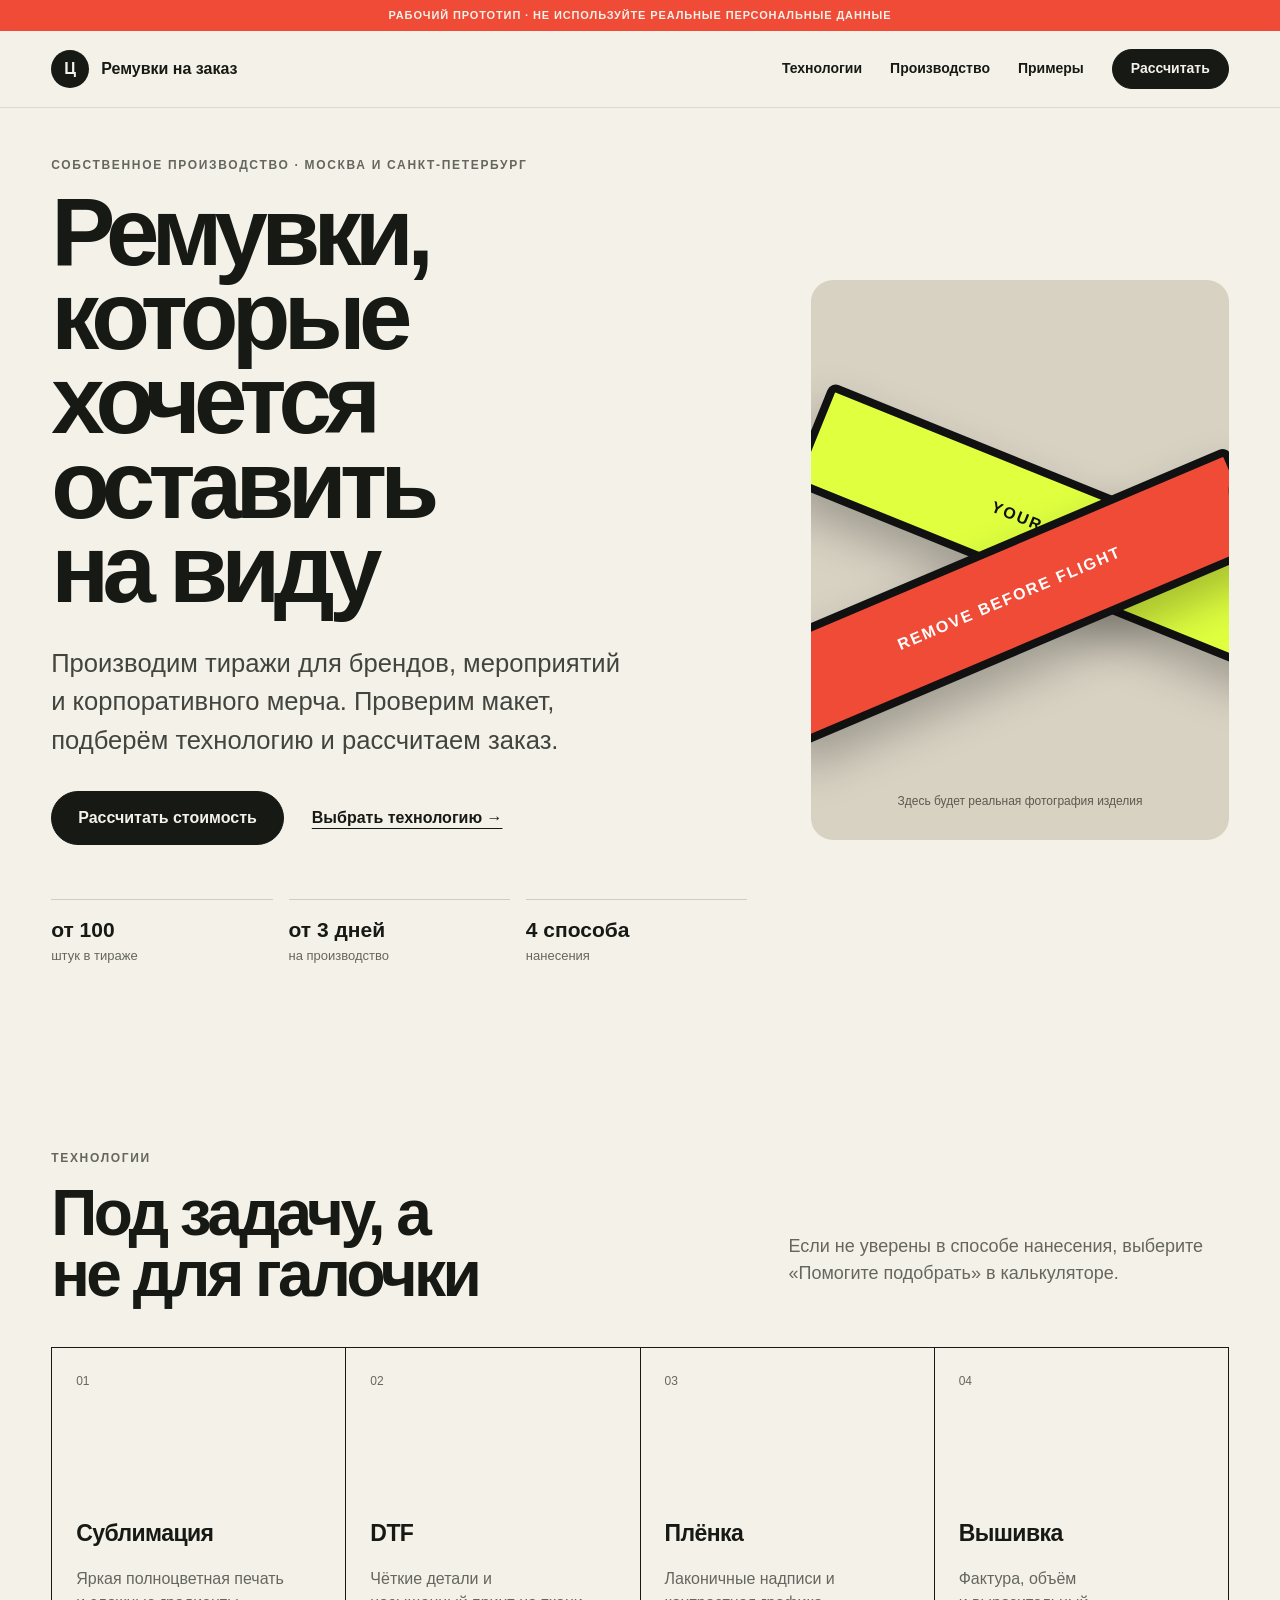
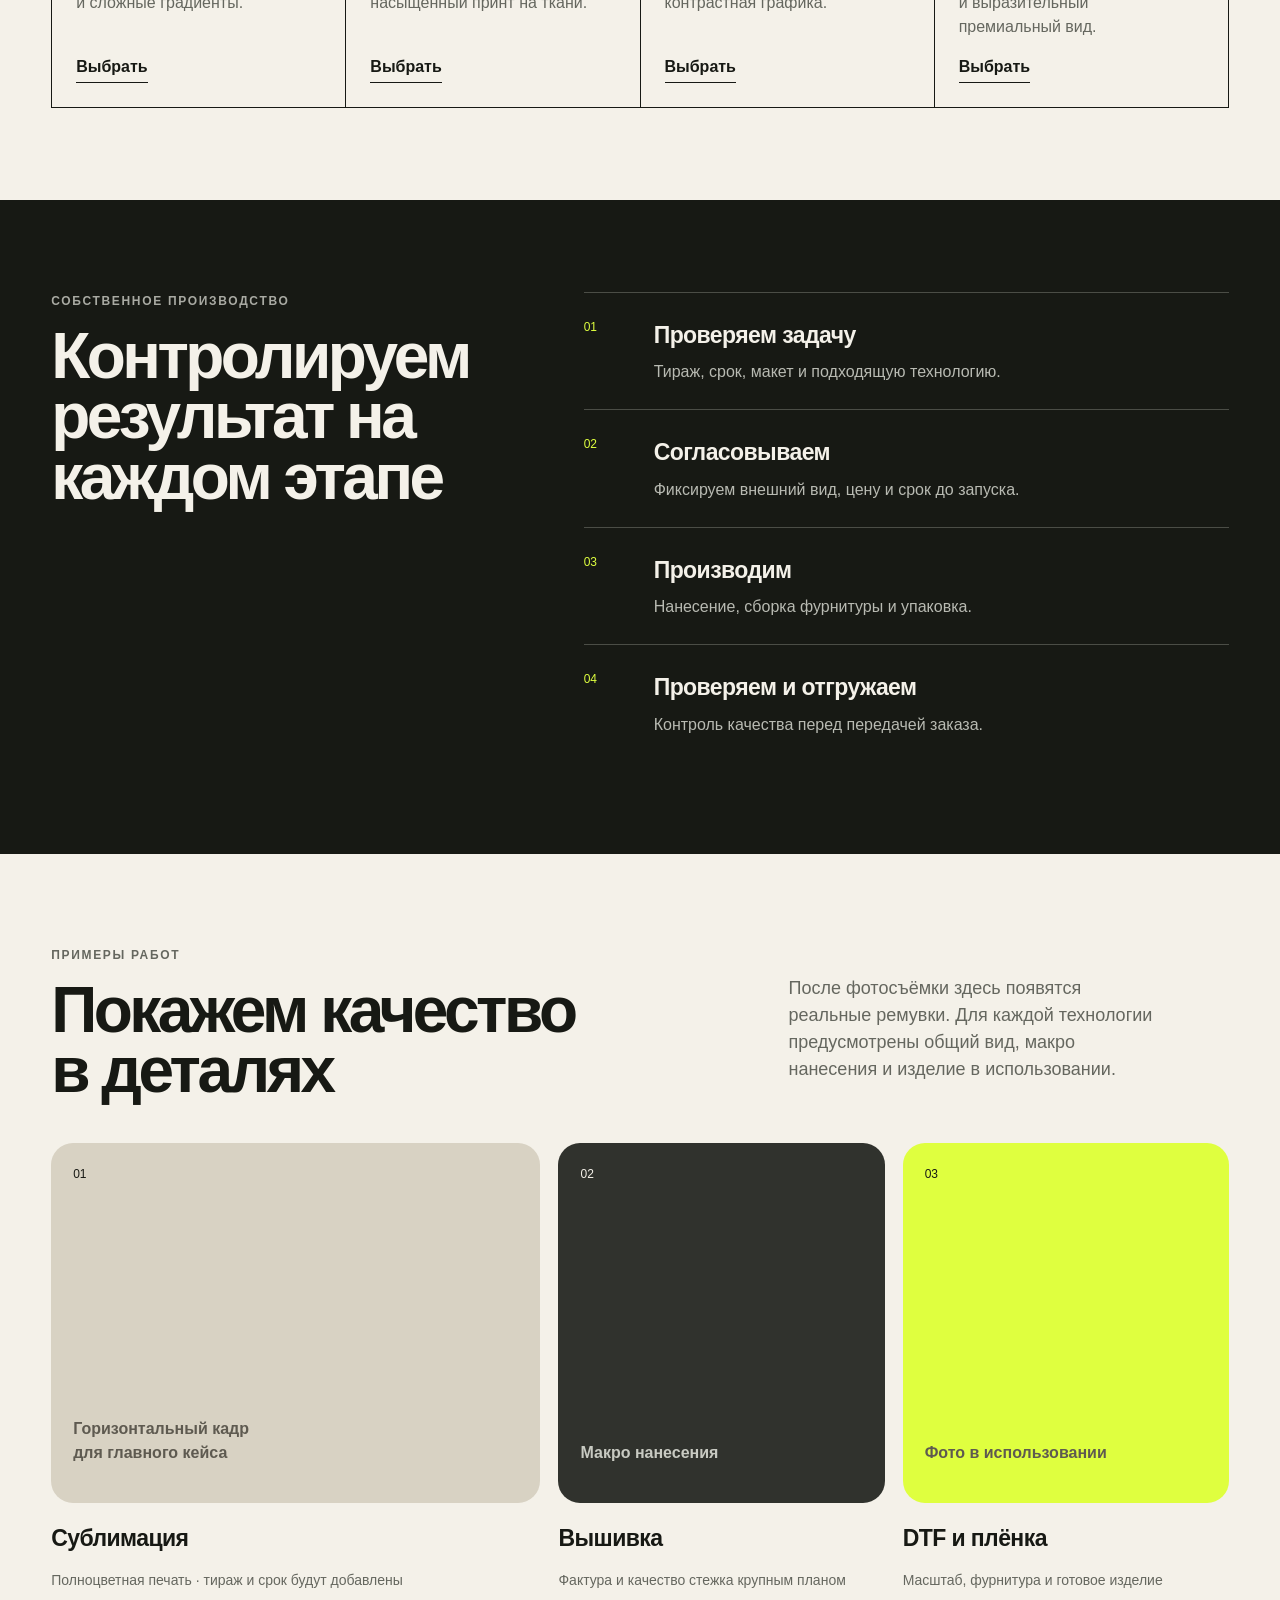
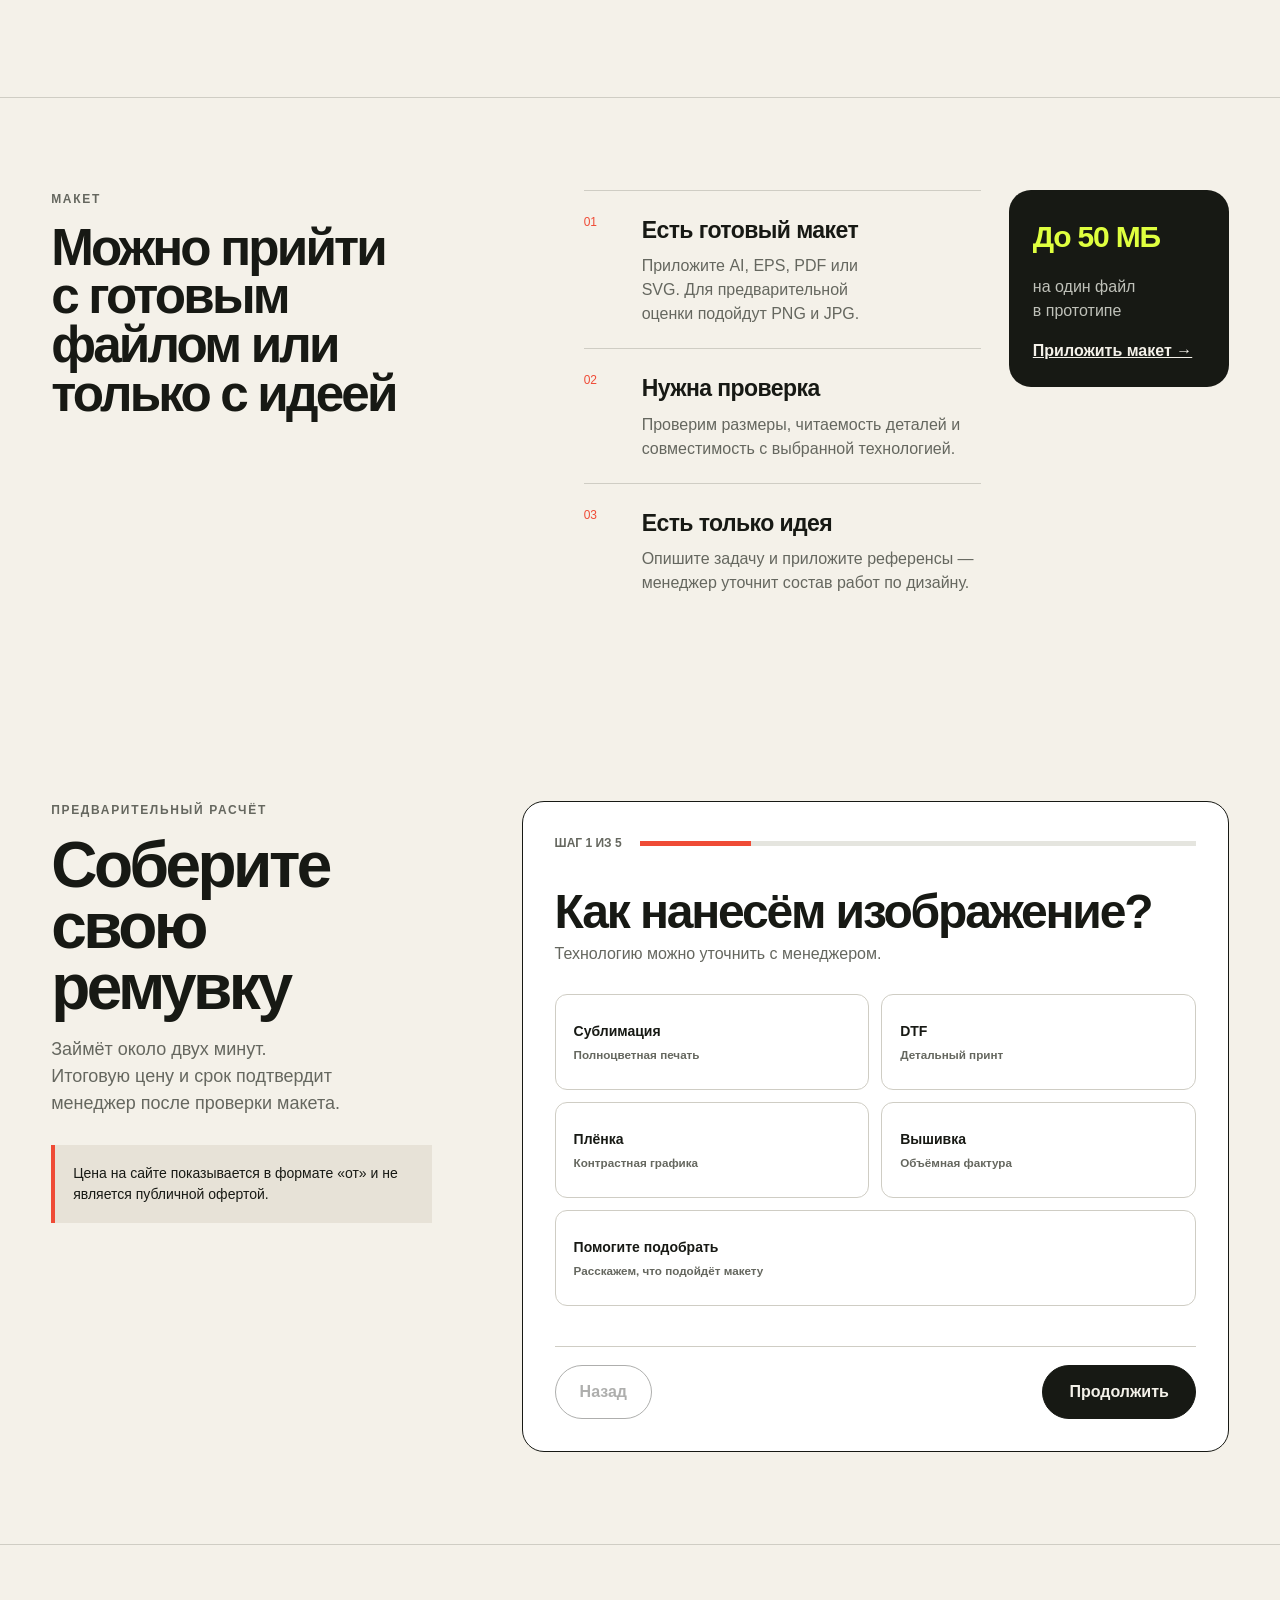
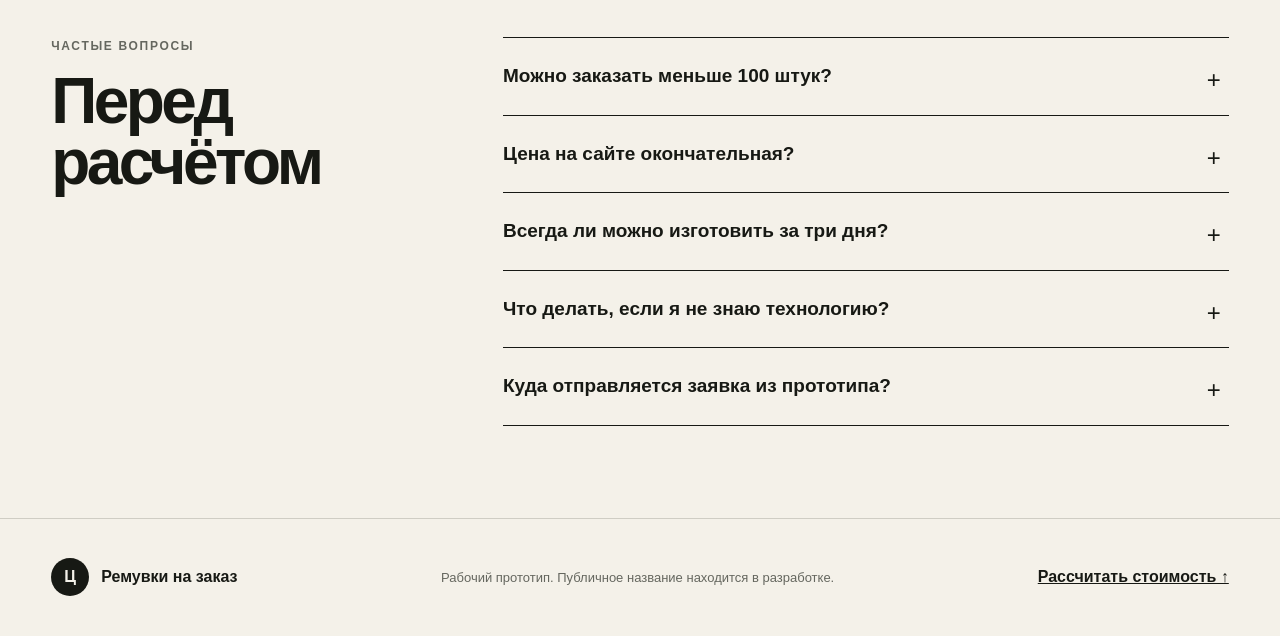
==== index.html @ 062cb1a5 "Publish remuvki site preview" ====
<!doctype html>
<html lang="ru">
  <head>
    <meta charset="UTF-8" />
    <meta name="viewport" content="width=device-width, initial-scale=1.0" />
    <meta name="robots" content="noindex, nofollow" />
    <meta name="description" content="Ремувки на заказ от собственного производства: от 100 штук, от 3 дней." />
    <title>Ремувки на заказ — собственное производство</title>
    <link rel="stylesheet" href="styles.css" />
  </head>
  <body>
    <div class="preview-banner">Рабочий прототип · не используйте реальные персональные данные</div>
    <header class="site-header">
      <a class="brand" href="#top" aria-label="На главную">
        <span class="brand-mark">Ц</span>
        <span>Ремувки на заказ</span>
      </a>
      <nav aria-label="Основная навигация">
        <a href="#technologies">Технологии</a>
        <a href="#production">Производство</a>
        <a href="#cases">Примеры</a>
        <a class="button button-small" href="#calculator">Рассчитать</a>
      </nav>
    </header>

    <main id="top">
      <section class="hero section">
        <div class="hero-copy">
          <p class="eyebrow">Собственное производство · Москва и Санкт-Петербург</p>
          <h1>Ремувки, которые хочется оставить на виду</h1>
          <p class="hero-lead">Производим тиражи для брендов, мероприятий и корпоративного мерча. Проверим макет, подберём технологию и рассчитаем заказ.</p>
          <div class="hero-actions">
            <a class="button" href="#calculator">Рассчитать стоимость</a>
            <a class="text-link" href="#technologies">Выбрать технологию →</a>
          </div>
          <ul class="facts" aria-label="Основные условия">
            <li><strong>от 100</strong><span>штук в тираже</span></li>
            <li><strong>от 3 дней</strong><span>на производство</span></li>
            <li><strong>4 способа</strong><span>нанесения</span></li>
          </ul>
        </div>
        <div class="hero-visual" aria-label="Место для фотографии ремувки">
          <div class="strap strap-back"><span>YOUR BRAND</span></div>
          <div class="strap strap-front"><span>REMOVE BEFORE FLIGHT</span></div>
          <p>Здесь будет реальная фотография изделия</p>
        </div>
      </section>

      <section class="section" id="technologies">
        <div class="section-heading">
          <div><p class="eyebrow">Технологии</p><h2>Под задачу, а не для галочки</h2></div>
          <p>Если не уверены в способе нанесения, выберите «Помогите подобрать» в калькуляторе.</p>
        </div>
        <div class="technology-grid">
          <article class="technology-card"><span>01</span><h3>Сублимация</h3><p>Яркая полноцветная печать и сложные градиенты.</p><button data-technology="sublimation">Выбрать</button></article>
          <article class="technology-card"><span>02</span><h3>DTF</h3><p>Чёткие детали и насыщенный принт на ткани.</p><button data-technology="dtf">Выбрать</button></article>
          <article class="technology-card"><span>03</span><h3>Плёнка</h3><p>Лаконичные надписи и контрастная графика.</p><button data-technology="film">Выбрать</button></article>
          <article class="technology-card"><span>04</span><h3>Вышивка</h3><p>Фактура, объём и выразительный премиальный вид.</p><button data-technology="embroidery">Выбрать</button></article>
        </div>
      </section>

      <section class="production section" id="production">
        <div><p class="eyebrow">Собственное производство</p><h2>Контролируем результат на каждом этапе</h2></div>
        <ol class="process">
          <li><span>01</span><div><h3>Проверяем задачу</h3><p>Тираж, срок, макет и подходящую технологию.</p></div></li>
          <li><span>02</span><div><h3>Согласовываем</h3><p>Фиксируем внешний вид, цену и срок до запуска.</p></div></li>
          <li><span>03</span><div><h3>Производим</h3><p>Нанесение, сборка фурнитуры и упаковка.</p></div></li>
          <li><span>04</span><div><h3>Проверяем и отгружаем</h3><p>Контроль качества перед передачей заказа.</p></div></li>
        </ol>
      </section>

      <section class="section cases" id="cases">
        <div class="section-heading">
          <div><p class="eyebrow">Примеры работ</p><h2>Покажем качество в деталях</h2></div>
          <p>После фотосъёмки здесь появятся реальные ремувки. Для каждой технологии предусмотрены общий вид, макро нанесения и изделие в использовании.</p>
        </div>
        <div class="case-grid">
          <article class="case-card case-large"><div class="photo-placeholder"><span>01</span><p>Горизонтальный кадр<br />для главного кейса</p></div><h3>Сублимация</h3><p>Полноцветная печать · тираж и срок будут добавлены</p></article>
          <article class="case-card"><div class="photo-placeholder dark"><span>02</span><p>Макро нанесения</p></div><h3>Вышивка</h3><p>Фактура и качество стежка крупным планом</p></article>
          <article class="case-card"><div class="photo-placeholder lime"><span>03</span><p>Фото в использовании</p></div><h3>DTF и плёнка</h3><p>Масштаб, фурнитура и готовое изделие</p></article>
        </div>
      </section>

      <section class="artwork section" id="artwork">
        <div class="artwork-title"><p class="eyebrow">Макет</p><h2>Можно прийти с готовым файлом или только с идеей</h2></div>
        <div class="artwork-content">
          <div class="artwork-list">
            <article><span>01</span><div><h3>Есть готовый макет</h3><p>Приложите AI, EPS, PDF или SVG. Для предварительной оценки подойдут PNG и JPG.</p></div></article>
            <article><span>02</span><div><h3>Нужна проверка</h3><p>Проверим размеры, читаемость деталей и совместимость с выбранной технологией.</p></div></article>
            <article><span>03</span><div><h3>Есть только идея</h3><p>Опишите задачу и приложите референсы — менеджер уточнит состав работ по дизайну.</p></div></article>
          </div>
          <aside><strong>До 50 МБ</strong><p>на один файл в прототипе</p><a href="#calculator">Приложить макет →</a></aside>
        </div>
      </section>

      <section class="calculator-section section" id="calculator">
        <div class="calculator-intro">
          <p class="eyebrow">Предварительный расчёт</p>
          <h2>Соберите свою ремувку</h2>
          <p>Займёт около двух минут. Итоговую цену и срок подтвердит менеджер после проверки макета.</p>
          <div class="calculator-note">Цена на сайте показывается в формате «от» и не является публичной офертой.</div>
        </div>

        <form class="calculator" id="order-form" novalidate>
          <label class="honeypot" aria-hidden="true">Не заполнять<input type="text" name="website" tabindex="-1" autocomplete="off" /></label>
          <div class="progress"><span id="progress-label">Шаг 1 из 5</span><div><i id="progress-bar"></i></div></div>

          <fieldset class="form-step is-active" data-step="1">
            <legend>Как нанесём изображение?</legend>
            <p class="step-help">Технологию можно уточнить с менеджером.</p>
            <div class="choice-grid">
              <label><input type="radio" name="technology" value="sublimation" required /><span><strong>Сублимация</strong><small>Полноцветная печать</small></span></label>
              <label><input type="radio" name="technology" value="dtf" /><span><strong>DTF</strong><small>Детальный принт</small></span></label>
              <label><input type="radio" name="technology" value="film" /><span><strong>Плёнка</strong><small>Контрастная графика</small></span></label>
              <label><input type="radio" name="technology" value="embroidery" /><span><strong>Вышивка</strong><small>Объёмная фактура</small></span></label>
              <label class="choice-wide"><input type="radio" name="technology" value="help" /><span><strong>Помогите подобрать</strong><small>Расскажем, что подойдёт макету</small></span></label>
            </div>
          </fieldset>

          <fieldset class="form-step" data-step="2">
            <legend>Размер и тираж</legend>
            <div class="field-row">
              <label>Количество, шт.<input type="number" name="quantity" min="100" step="1" value="100" required /><small>Минимальный тираж — 100 штук</small></label>
              <label>Размер в готовом виде<select name="size" required><option value="">Выберите размер</option><option>130 × 30 мм</option><option>150 × 30 мм</option><option>Нестандартный</option></select></label>
            </div>
            <div class="field-row">
              <label>Количество сторон<select name="sides"><option value="1">Одна сторона</option><option value="2">Две стороны</option></select></label>
              <label>Дизайн сторон<select name="side_design"><option>Одинаковый</option><option>Разный</option></select></label>
            </div>
          </fieldset>

          <fieldset class="form-step" data-step="3">
            <legend>Комплектация</legend>
            <div class="field-row">
              <label>Фурнитура<select name="hardware" required><option value="">Выберите вариант</option><option>Кольцо</option><option>Полукольцо</option><option>Карабин</option><option>D-карабин</option><option>Помогите выбрать</option></select></label>
              <label>Упаковка<select name="packaging"><option>Без индивидуальной упаковки</option><option>Индивидуальный пакет</option><option>Нужно предложить вариант</option></select></label>
            </div>
            <label>Комментарий к цветам и материалам<textarea name="product_comment" rows="4" placeholder="Например: чёрная основа, белая надпись"></textarea></label>
          </fieldset>

          <fieldset class="form-step" data-step="4">
            <legend>Срок и макет</legend>
            <div class="field-row">
              <label>Город получения<select name="city" required><option value="">Выберите город</option><option>Москва</option><option>Санкт-Петербург</option><option>Другой город</option></select></label>
              <label>Желаемая дата<input type="date" name="deadline" /></label>
            </div>
            <label class="is-hidden" id="other-city-field">Укажите город<input type="text" name="other_city" autocomplete="address-level2" /></label>
            <label class="file-field">Макет или логотип<input type="file" name="artwork" accept=".ai,.eps,.pdf,.svg,.png,.jpg,.jpeg" /><span>AI, EPS, PDF, SVG, PNG или JPG · до 50 МБ</span></label>
            <div class="choice-grid compact">
              <label><input type="radio" name="design_service" value="ready" required /><span><strong>Макет готов</strong></span></label>
              <label><input type="radio" name="design_service" value="review" /><span><strong>Нужна доработка</strong></span></label>
              <label><input type="radio" name="design_service" value="new" /><span><strong>Нужен дизайн</strong></span></label>
            </div>
          </fieldset>

          <fieldset class="form-step" data-step="5">
            <legend>Куда отправить расчёт?</legend>
            <div class="field-row">
              <label>Ваше имя<input type="text" name="contact_name" autocomplete="name" required /></label>
              <label>Компания или бренд<input type="text" name="company" autocomplete="organization" /></label>
            </div>
            <div class="field-row">
              <label>Телефон<input type="tel" name="phone" autocomplete="tel" placeholder="+7 999 000-00-00" required /></label>
              <label>Email<input type="email" name="email" autocomplete="email" placeholder="name@company.ru" required /></label>
            </div>
            <label class="consent"><input type="checkbox" name="consent" required /><span>Согласен на обработку персональных данных</span></label>
            <section class="order-summary" aria-labelledby="summary-title">
              <h3 id="summary-title">Ваш заказ</h3>
              <dl id="order-summary"></dl>
            </section>
            <div class="estimate"><span>Предварительная стоимость</span><strong>Рассчитаем после проверки макета</strong><small>Цена и срок будут подтверждены менеджером.</small></div>
          </fieldset>

          <p class="form-error" id="form-error" role="alert"></p>
          <div class="form-actions"><button class="button-secondary" type="button" id="prev-step" disabled>Назад</button><button class="button" type="button" id="next-step">Продолжить</button><button class="button is-hidden" type="submit" id="submit-order">Отправить на расчёт</button></div>
        </form>

        <div class="success is-hidden" id="success-message" role="status"><span>✓</span><h2 id="success-title">Заявка принята</h2><p id="success-details">Номер заявки появится здесь.</p><button class="button" id="restart-form">Собрать ещё одну</button></div>
      </section>

      <section class="faq section" id="faq">
        <div><p class="eyebrow">Частые вопросы</p><h2>Перед расчётом</h2></div>
        <div class="faq-list">
          <details><summary>Можно заказать меньше 100 штук?</summary><p>В первом релизе калькулятор рассчитан на тиражи от 100 штук. Нестандартный запрос можно будет отправить менеджеру отдельно.</p></details>
          <details><summary>Цена на сайте окончательная?</summary><p>Нет. Сайт показывает цену в формате «от». Итог зависит от макета, технологии, комплектации и срока и подтверждается менеджером до производства.</p></details>
          <details><summary>Всегда ли можно изготовить за три дня?</summary><p>Три дня — минимальный ориентир. Реальный срок зависит от технологии, тиража, макета и текущей загрузки производства.</p></details>
          <details><summary>Что делать, если я не знаю технологию?</summary><p>Выберите «Помогите подобрать» и приложите макет или референс. Менеджер предложит подходящий вариант.</p></details>
          <details><summary>Куда отправляется заявка из прототипа?</summary><p>Пока никуда: это тестовая версия интерфейса. Перед запуском подключим отдельное сохранение заявок и только затем ручную передачу в «ЦЕХ».</p></details>
        </div>
      </section>
    </main>

    <footer><div class="brand"><span class="brand-mark">Ц</span><span>Ремувки на заказ</span></div><p>Рабочий прототип. Публичное название находится в разработке.</p><a href="#calculator">Рассчитать стоимость ↑</a></footer>
    <script src="app.js"></script>
  </body>
</html>
---- styles.css ----
:root { --ink:#171914; --paper:#f4f1e9; --lime:#dfff3f; --red:#ef4b36; --muted:#65675f; --line:#cfcdc4; --white:#fff; --radius:22px; }
* { box-sizing:border-box; }
html { scroll-behavior:smooth; }
body { margin:0; color:var(--ink); background:var(--paper); font-family:Arial, Helvetica, sans-serif; line-height:1.5; }
.preview-banner { padding:7px 4vw; color:var(--paper); background:var(--red); font-size:11px; font-weight:800; letter-spacing:.08em; text-align:center; text-transform:uppercase; }
.honeypot { position:absolute!important; width:1px!important; height:1px!important; overflow:hidden!important; clip:rect(0 0 0 0)!important; white-space:nowrap!important; }
a { color:inherit; }
button, input, select, textarea { font:inherit; }
button { color:inherit; }
.site-header { position:sticky; z-index:10; top:0; display:flex; align-items:center; justify-content:space-between; max-width:1440px; margin:auto; padding:18px 4vw; background:rgba(244,241,233,.92); backdrop-filter:blur(12px); border-bottom:1px solid rgba(23,25,20,.1); }
.brand { display:flex; align-items:center; gap:12px; font-weight:800; text-decoration:none; }
.brand-mark { display:grid; place-items:center; width:38px; height:38px; border-radius:50%; color:var(--paper); background:var(--ink); }
nav { display:flex; align-items:center; gap:28px; }
nav a { text-decoration:none; font-size:14px; font-weight:700; }
.section { max-width:1440px; margin:auto; padding:92px 4vw; }
.eyebrow { margin:0 0 16px; color:var(--muted); font-size:12px; font-weight:800; letter-spacing:.14em; text-transform:uppercase; }
h1,h2,h3,p { text-wrap:balance; }
h1 { max-width:900px; margin:0; font-size:clamp(50px,7.5vw,118px); letter-spacing:-.07em; line-height:.88; }
h2 { margin:0; font-size:clamp(38px,5vw,76px); letter-spacing:-.055em; line-height:.95; }
h3 { margin:0; font-size:23px; letter-spacing:-.025em; }
.hero { display:grid; grid-template-columns:1.25fr .75fr; gap:5vw; min-height:calc(100vh - 75px); align-items:center; padding-top:48px; }
.hero-lead { max-width:720px; margin:32px 0; color:#42443e; font-size:clamp(18px,2vw,26px); }
.hero-actions { display:flex; align-items:center; gap:28px; }
.button { display:inline-flex; justify-content:center; align-items:center; min-height:54px; padding:0 26px; border:1px solid var(--ink); border-radius:999px; color:var(--paper); background:var(--ink); font-weight:800; text-decoration:none; cursor:pointer; }
.button:hover { color:var(--ink); background:var(--lime); }
.button-small { min-height:40px; padding:0 18px; color:var(--paper); }
.text-link { font-weight:800; text-underline-offset:5px; }
.facts { display:grid; grid-template-columns:repeat(3,1fr); max-width:760px; gap:16px; padding:0; margin:54px 0 0; list-style:none; }
.facts li { padding-top:14px; border-top:1px solid var(--line); }
.facts strong,.facts span { display:block; }
.facts strong { font-size:21px; }
.facts span { color:var(--muted); font-size:13px; }
.hero-visual { position:relative; min-height:560px; overflow:hidden; border-radius:var(--radius); background:#d8d2c3; }
.hero-visual p { position:absolute; bottom:18px; left:22px; right:22px; color:#5c594f; font-size:12px; text-align:center; }
.strap { position:absolute; top:50%; left:50%; display:flex; align-items:center; justify-content:center; width:520px; height:110px; border:8px solid #111; border-radius:9px; color:white; background:var(--red); box-shadow:0 22px 44px rgba(0,0,0,.25); font-weight:900; letter-spacing:.12em; transform-origin:center; }
.strap:after { content:""; position:absolute; right:-62px; width:55px; height:55px; border:9px solid #222; border-radius:50%; }
.strap-front { transform:translate(-52%,-15%) rotate(-23deg); }
.strap-back { color:#111; background:var(--lime); transform:translate(-44%,-77%) rotate(22deg); }
.section-heading { display:grid; grid-template-columns:1.2fr .8fr; align-items:end; gap:6vw; margin-bottom:42px; }
.section-heading>p { max-width:520px; color:var(--muted); font-size:18px; }
.technology-grid { display:grid; grid-template-columns:repeat(4,1fr); border-top:1px solid var(--ink); border-left:1px solid var(--ink); }
.technology-card { display:flex; flex-direction:column; min-height:360px; padding:24px; border-right:1px solid var(--ink); border-bottom:1px solid var(--ink); }
.technology-card>span { margin-bottom:auto; color:var(--muted); font-size:12px; }
.technology-card p { min-height:72px; color:var(--muted); }
.technology-card button { align-self:flex-start; padding:0 0 3px; border:0; border-bottom:1px solid; background:none; font-weight:800; cursor:pointer; }
.technology-card:hover { background:var(--lime); }
.production { display:grid; grid-template-columns:.8fr 1.2fr; gap:8vw; color:var(--paper); background:var(--ink); }
.production .eyebrow { color:#a9aaa3; }
.process { padding:0; margin:0; list-style:none; }
.process li { display:grid; grid-template-columns:50px 1fr; gap:20px; padding:25px 0; border-top:1px solid #4b4d46; }
.process li>span { color:var(--lime); font-size:12px; }
.process p { margin:8px 0 0; color:#b8bab2; }
.case-grid { display:grid; grid-template-columns:1.2fr .8fr .8fr; gap:18px; }
.case-card>p { color:var(--muted); font-size:14px; }
.photo-placeholder { display:flex; flex-direction:column; justify-content:space-between; min-height:360px; margin-bottom:18px; padding:22px; border-radius:var(--radius); background:#d8d2c3; }
.photo-placeholder span { font-size:12px; }
.photo-placeholder p { color:#5e5a50; font-weight:800; }
.photo-placeholder.dark { color:var(--paper); background:#30322d; }
.photo-placeholder.dark p { color:#c8cac2; }
.photo-placeholder.lime { background:var(--lime); }
.artwork { display:grid; grid-template-columns:.8fr 1.2fr; gap:8vw; border-top:1px solid var(--line); }
.artwork-title h2 { font-size:clamp(38px,4vw,66px); }
.artwork-content { display:grid; grid-template-columns:1fr 220px; gap:28px; }
.artwork-list article { display:grid; grid-template-columns:42px 1fr; gap:16px; padding:22px 0; border-top:1px solid var(--line); }
.artwork-list article>span { color:var(--red); font-size:12px; }
.artwork-list p { margin:7px 0 0; color:var(--muted); }
.artwork aside { align-self:start; padding:24px; border-radius:var(--radius); color:var(--paper); background:var(--ink); }
.artwork aside strong { color:var(--lime); font-size:30px; letter-spacing:-.04em; }
.artwork aside p { color:#bfc1b9; }
.artwork aside a { font-weight:800; }
.calculator-section { display:grid; grid-template-columns:.7fr 1.3fr; align-items:start; gap:7vw; }
.calculator-intro { position:sticky; top:110px; }
.calculator-intro>p:not(.eyebrow) { color:var(--muted); font-size:18px; }
.calculator-note { margin-top:28px; padding:18px; border-left:4px solid var(--red); background:#e7e2d7; font-size:14px; }
.calculator { padding:32px; border:1px solid var(--ink); border-radius:var(--radius); background:var(--white); }
.progress { display:flex; align-items:center; gap:18px; margin-bottom:36px; color:var(--muted); font-size:12px; font-weight:800; text-transform:uppercase; }
.progress div { flex:1; height:5px; overflow:hidden; background:#e5e5df; }
.progress i { display:block; width:20%; height:100%; background:var(--red); transition:width .25s ease; }
fieldset { padding:0; margin:0; border:0; }
.form-step { display:none; }
.form-step.is-active { display:block; }
legend { width:100%; padding:0; margin-bottom:6px; font-size:clamp(30px,4vw,48px); font-weight:800; letter-spacing:-.045em; line-height:1; }
.step-help { margin:0 0 24px; color:var(--muted); }
.choice-grid { display:grid; grid-template-columns:1fr 1fr; gap:12px; margin-top:28px; }
.choice-grid label { cursor:pointer; }
.choice-grid input { position:absolute; opacity:0; }
.choice-grid label>span { display:flex; flex-direction:column; min-height:96px; justify-content:center; padding:18px; border:1px solid var(--line); border-radius:12px; }
.choice-grid input:checked+span { border-color:var(--ink); background:var(--lime); box-shadow:inset 0 0 0 1px var(--ink); }
.choice-grid small { margin-top:4px; color:var(--muted); }
.choice-wide { grid-column:1/-1; }
.choice-grid.compact { grid-template-columns:repeat(3,1fr); }
.choice-grid.compact label>span { min-height:76px; }
.field-row { display:grid; grid-template-columns:1fr 1fr; gap:18px; margin-top:24px; }
fieldset>label { display:block; margin-top:24px; }
label { font-size:14px; font-weight:800; }
input:not([type="radio"]):not([type="checkbox"]),select,textarea { width:100%; margin-top:8px; padding:14px; border:1px solid var(--line); border-radius:10px; background:white; outline:none; }
input:focus,select:focus,textarea:focus { border-color:var(--ink); box-shadow:0 0 0 2px var(--lime); }
label>small,.file-field span { display:block; margin-top:6px; color:var(--muted); font-size:11px; font-weight:400; }
.file-field { padding:18px; border:1px dashed var(--muted); border-radius:12px; }
.file-field input { padding:0!important; border:0!important; }
.consent { display:flex; align-items:flex-start; gap:10px; }
.consent input { width:18px; height:18px; margin:2px 0 0; }
.estimate { display:flex; flex-direction:column; gap:5px; margin-top:28px; padding:22px; border-radius:12px; background:var(--paper); }
.estimate span,.estimate small { color:var(--muted); }
.estimate strong { font-size:21px; }
.order-summary { margin-top:28px; padding-top:24px; border-top:1px solid var(--line); }
.order-summary h3 { margin-bottom:14px; }
.order-summary dl { display:grid; grid-template-columns:1fr 1fr; gap:0 24px; margin:0; }
.order-summary dl div { display:flex; justify-content:space-between; gap:14px; padding:10px 0; border-bottom:1px solid #e7e6e0; }
.order-summary dt { color:var(--muted); }
.order-summary dd { margin:0; font-weight:800; text-align:right; }
.form-error { min-height:22px; margin:18px 0 0; color:#b42318; font-size:13px; font-weight:700; }
.form-actions { display:flex; justify-content:space-between; gap:12px; padding-top:18px; border-top:1px solid var(--line); }
.button-secondary { min-height:54px; padding:0 24px; border:1px solid var(--ink); border-radius:999px; background:white; font-weight:800; cursor:pointer; }
.button-secondary:disabled { opacity:.35; }
.is-hidden { display:none!important; }
.success { grid-column:2; padding:48px; border-radius:var(--radius); color:var(--paper); background:var(--ink); }
.success>span { color:var(--lime); font-size:48px; }
.success h2 { margin:18px 0; }
.success p { color:#c4c6be; }
.faq { display:grid; grid-template-columns:.65fr 1.35fr; gap:8vw; border-top:1px solid var(--line); }
.faq-list details { border-top:1px solid var(--ink); }
.faq-list details:last-child { border-bottom:1px solid var(--ink); }
.faq-list summary { position:relative; padding:24px 44px 24px 0; font-size:19px; font-weight:800; cursor:pointer; list-style:none; }
.faq-list summary::-webkit-details-marker { display:none; }
.faq-list summary:after { content:"+"; position:absolute; right:8px; font-size:24px; font-weight:400; }
.faq-list details[open] summary:after { content:"−"; }
.faq-list details p { max-width:760px; margin:0; padding:0 44px 24px 0; color:var(--muted); }
footer { display:flex; align-items:center; justify-content:space-between; gap:24px; max-width:1440px; margin:auto; padding:36px 4vw; border-top:1px solid var(--line); }
footer p { color:var(--muted); font-size:13px; }
footer>a { font-weight:800; }
@media (max-width:900px) {
  nav>a:not(.button) { display:none; }
  .section { padding:68px 5vw; }
  .hero,.calculator-section,.production,.artwork,.faq { grid-template-columns:1fr; }
  .hero { padding-top:38px; }
  .hero-visual { min-height:400px; }
  .technology-grid { grid-template-columns:1fr 1fr; }
  .case-grid { grid-template-columns:1fr 1fr; }
  .case-large { grid-column:1/-1; }
  .calculator-intro { position:static; }
  .success { grid-column:1; }
}
@media (max-width:580px) {
  .site-header { padding:12px 5vw; }
  .brand>span:last-child { font-size:13px; }
  h1 { font-size:52px; }
  .hero-actions { align-items:flex-start; flex-direction:column; }
  .facts { gap:8px; }
  .facts strong { font-size:17px; }
  .hero-visual { min-height:310px; }
  .strap { width:330px; height:76px; border-width:5px; font-size:10px; }
  .strap:after { right:-43px; width:38px; height:38px; border-width:6px; }
  .section-heading { grid-template-columns:1fr; }
  .technology-grid { grid-template-columns:1fr; }
  .case-grid,.artwork-content { grid-template-columns:1fr; }
  .case-large { grid-column:auto; }
  .photo-placeholder { min-height:280px; }
  .technology-card { min-height:250px; }
  .production { padding-left:5vw; padding-right:5vw; }
  .calculator { padding:22px 16px; border-right:0; border-left:0; border-radius:0; }
  .choice-grid,.choice-grid.compact,.field-row { grid-template-columns:1fr; }
  .order-summary dl { grid-template-columns:1fr; }
  .choice-wide { grid-column:auto; }
  .choice-grid label>span { min-height:74px; }
  .form-actions { position:sticky; bottom:0; margin:0 -16px -22px; padding:14px 16px; background:white; }
  footer { align-items:flex-start; flex-direction:column; }
}
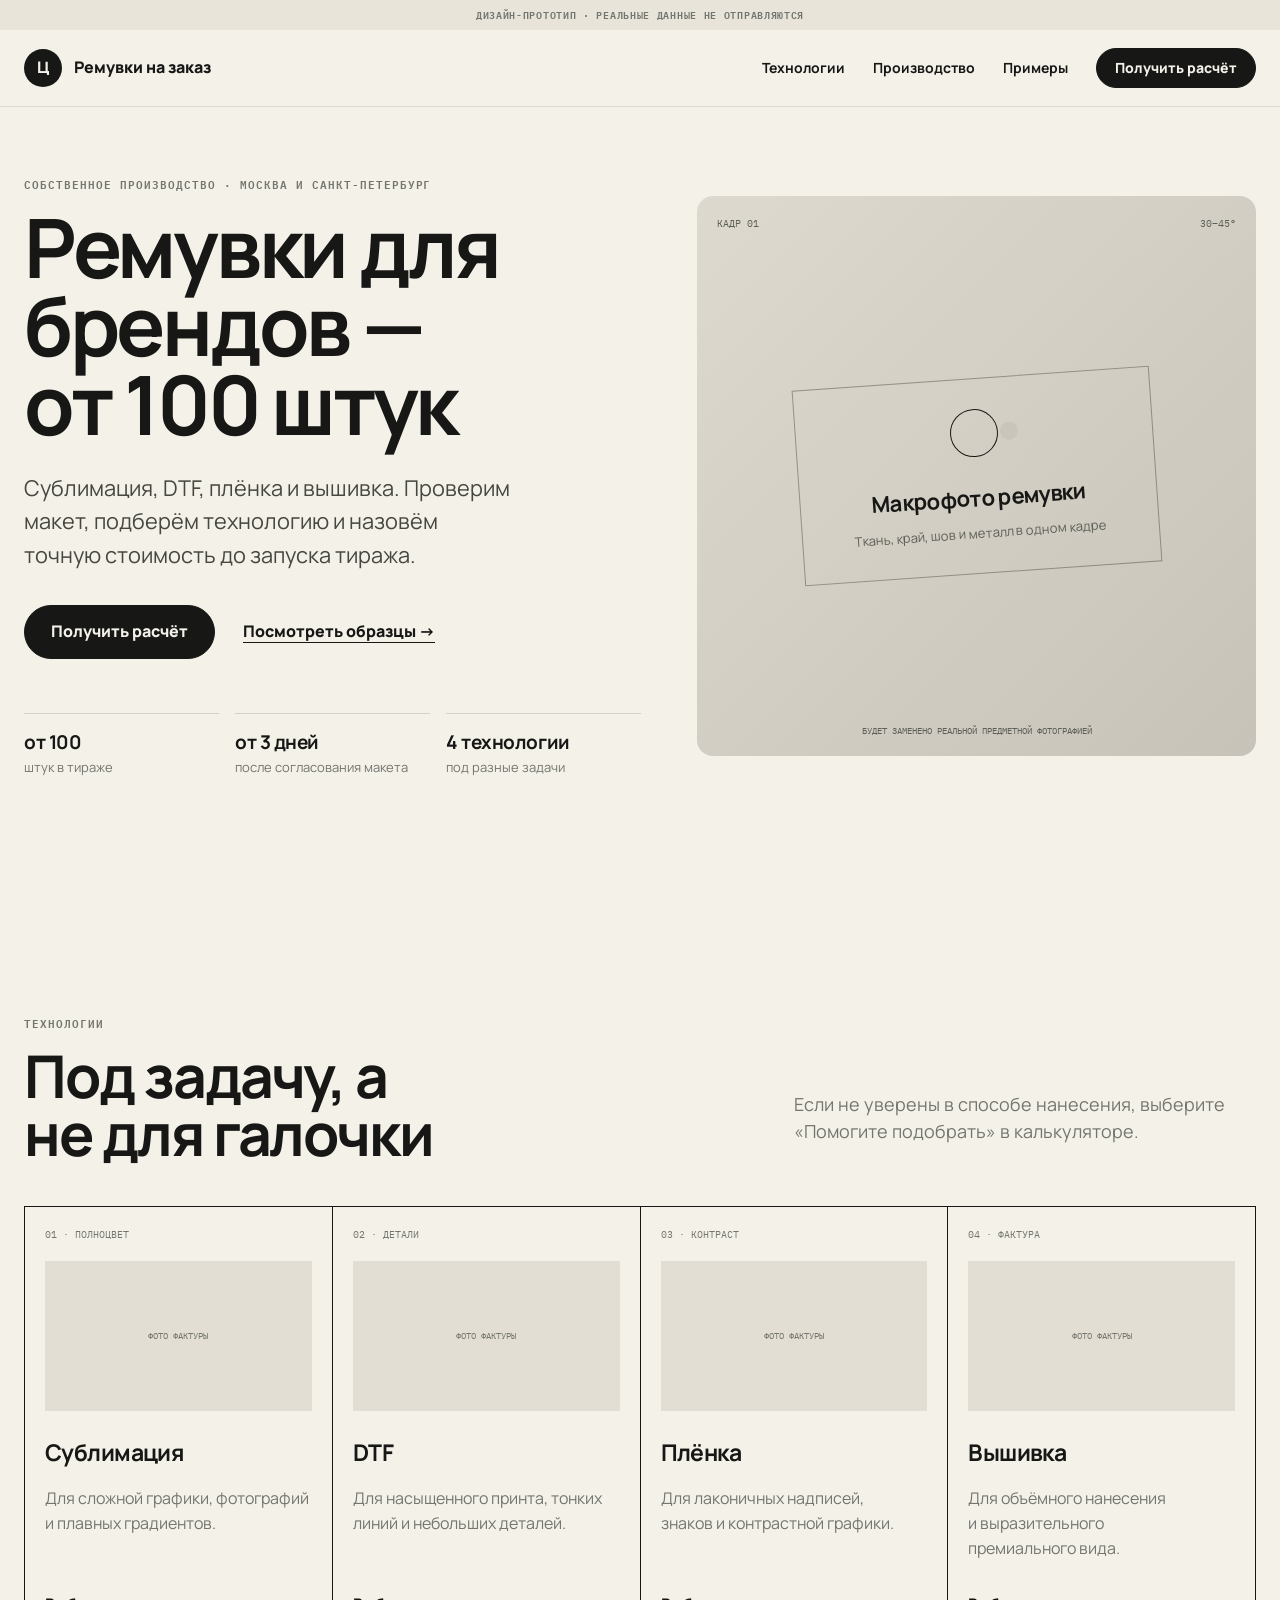
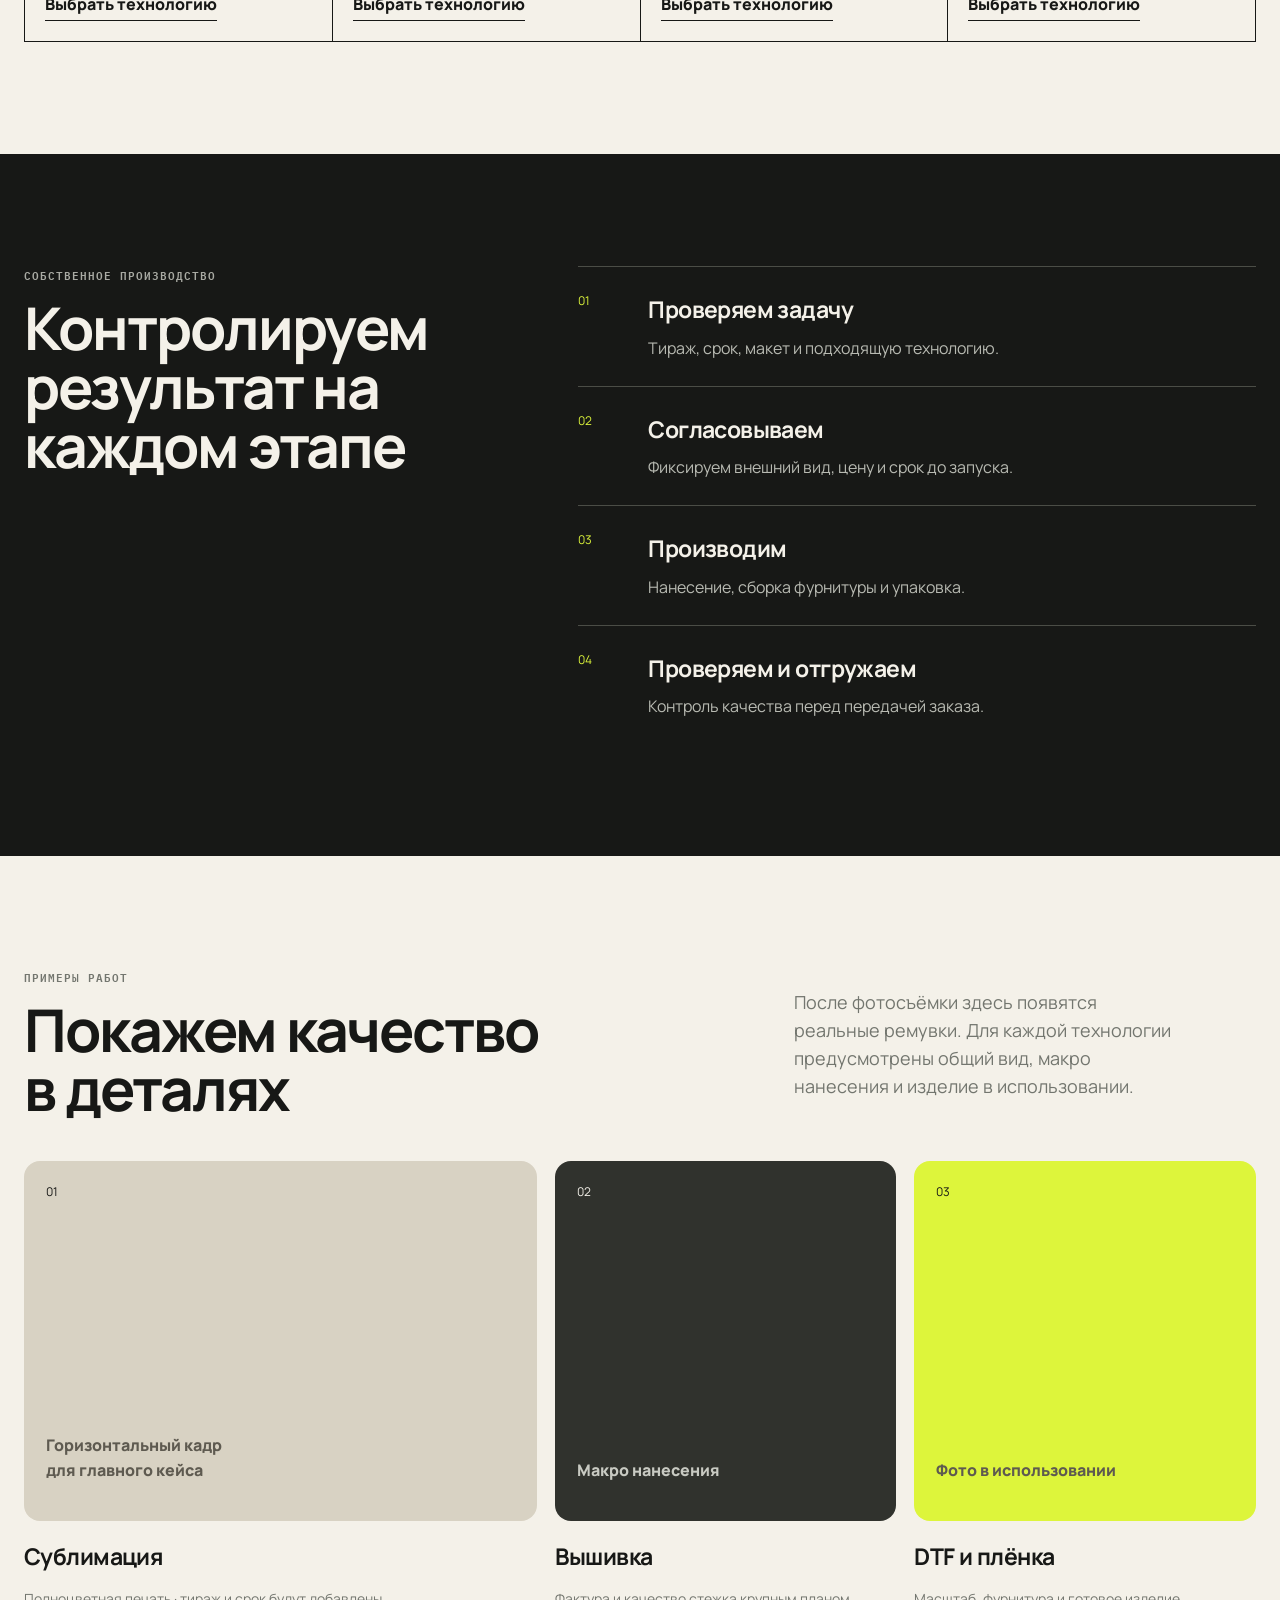
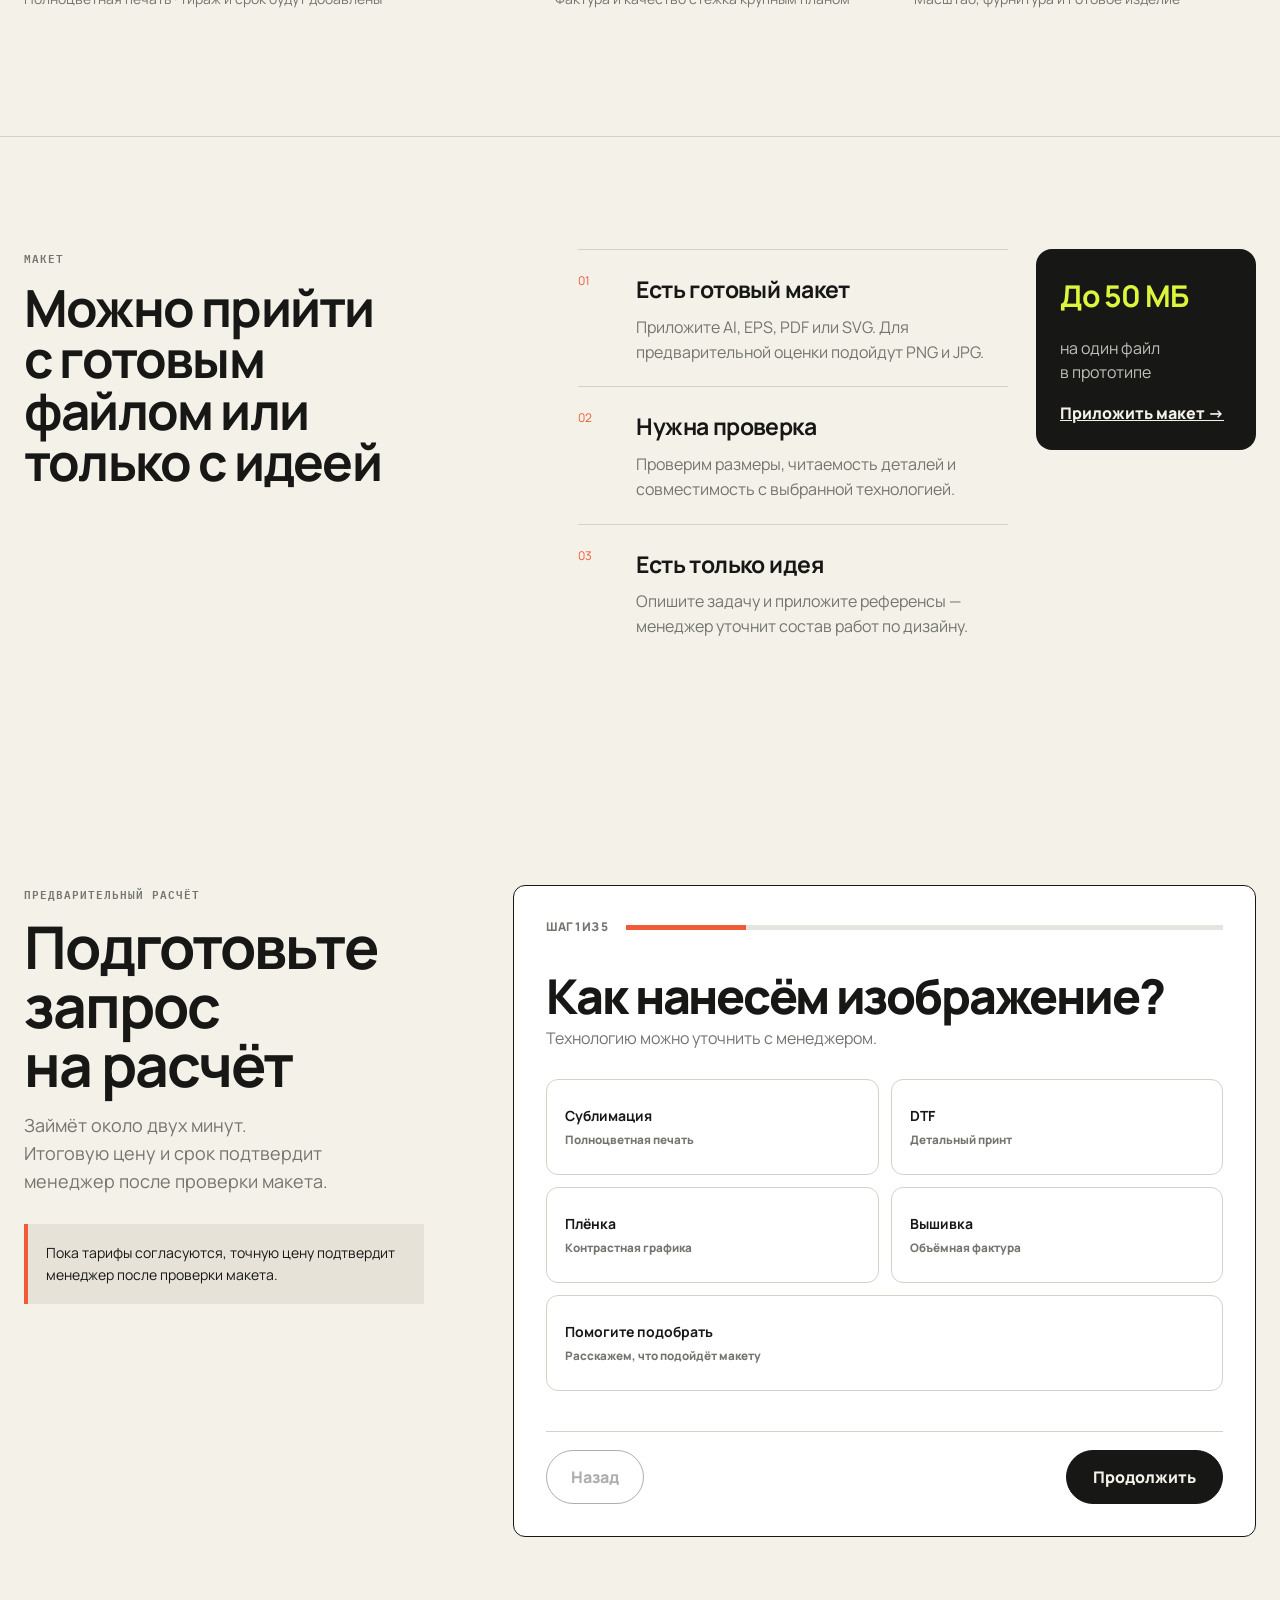
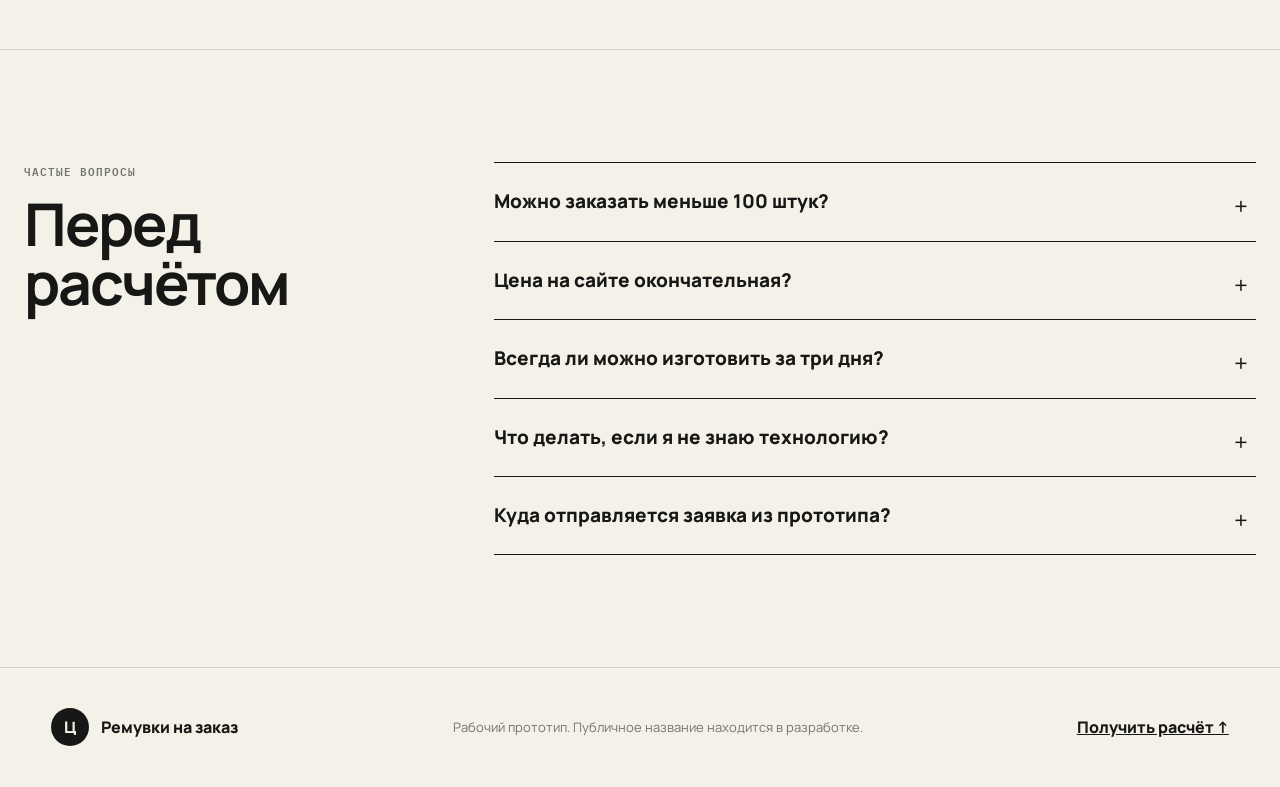
==== commit 24307284: "Apply approved Industrial Precision design" ====
--- a/index.html
+++ b/index.html
@@ -4,12 +4,15 @@
     <meta charset="UTF-8" />
     <meta name="viewport" content="width=device-width, initial-scale=1.0" />
     <meta name="robots" content="noindex, nofollow" />
-    <meta name="description" content="Ремувки на заказ от собственного производства: от 100 штук, от 3 дней." />
+    <meta name="description" content="Ремувки для брендов от собственного производства: от 100 штук, от 3 рабочих дней." />
     <title>Ремувки на заказ — собственное производство</title>
+    <link rel="preconnect" href="https://fonts.googleapis.com" />
+    <link rel="preconnect" href="https://fonts.gstatic.com" crossorigin />
+    <link href="https://fonts.googleapis.com/css2?family=IBM+Plex+Mono:wght@500;600&amp;family=Manrope:wght@400;500;600;700;800&amp;display=swap" rel="stylesheet" />
     <link rel="stylesheet" href="styles.css" />
   </head>
   <body>
-    <div class="preview-banner">Рабочий прототип · не используйте реальные персональные данные</div>
+    <div class="preview-banner">Дизайн-прототип · реальные данные не отправляются</div>
     <header class="site-header">
       <a class="brand" href="#top" aria-label="На главную">
         <span class="brand-mark">Ц</span>
@@ -19,7 +22,7 @@
         <a href="#technologies">Технологии</a>
         <a href="#production">Производство</a>
         <a href="#cases">Примеры</a>
-        <a class="button button-small" href="#calculator">Рассчитать</a>
+        <a class="button button-small" href="#calculator">Получить расчёт</a>
       </nav>
     </header>
 
@@ -27,22 +30,22 @@
       <section class="hero section">
         <div class="hero-copy">
           <p class="eyebrow">Собственное производство · Москва и Санкт-Петербург</p>
-          <h1>Ремувки, которые хочется оставить на виду</h1>
-          <p class="hero-lead">Производим тиражи для брендов, мероприятий и корпоративного мерча. Проверим макет, подберём технологию и рассчитаем заказ.</p>
+          <h1>Ремувки для брендов — от 100 штук</h1>
+          <p class="hero-lead">Сублимация, DTF, плёнка и вышивка. Проверим макет, подберём технологию и назовём точную стоимость до запуска тиража.</p>
           <div class="hero-actions">
-            <a class="button" href="#calculator">Рассчитать стоимость</a>
-            <a class="text-link" href="#technologies">Выбрать технологию →</a>
+            <a class="button" href="#calculator">Получить расчёт</a>
+            <a class="text-link" href="#cases">Посмотреть образцы →</a>
           </div>
           <ul class="facts" aria-label="Основные условия">
             <li><strong>от 100</strong><span>штук в тираже</span></li>
-            <li><strong>от 3 дней</strong><span>на производство</span></li>
-            <li><strong>4 способа</strong><span>нанесения</span></li>
+            <li><strong>от 3 дней</strong><span>после согласования макета</span></li>
+            <li><strong>4 технологии</strong><span>под разные задачи</span></li>
           </ul>
         </div>
-        <div class="hero-visual" aria-label="Место для фотографии ремувки">
-          <div class="strap strap-back"><span>YOUR BRAND</span></div>
-          <div class="strap strap-front"><span>REMOVE BEFORE FLIGHT</span></div>
-          <p>Здесь будет реальная фотография изделия</p>
+        <div class="hero-visual" aria-label="Место для реальной фотографии ремувки">
+          <div class="photo-spec"><span>Кадр 01</span><span>30–45°</span></div>
+          <div class="photo-frame"><strong>Макрофото ремувки</strong><p>Ткань, край, шов и металл в одном кадре</p></div>
+          <p class="photo-caption">Будет заменено реальной предметной фотографией</p>
         </div>
       </section>
 
@@ -52,10 +55,10 @@
           <p>Если не уверены в способе нанесения, выберите «Помогите подобрать» в калькуляторе.</p>
         </div>
         <div class="technology-grid">
-          <article class="technology-card"><span>01</span><h3>Сублимация</h3><p>Яркая полноцветная печать и сложные градиенты.</p><button data-technology="sublimation">Выбрать</button></article>
-          <article class="technology-card"><span>02</span><h3>DTF</h3><p>Чёткие детали и насыщенный принт на ткани.</p><button data-technology="dtf">Выбрать</button></article>
-          <article class="technology-card"><span>03</span><h3>Плёнка</h3><p>Лаконичные надписи и контрастная графика.</p><button data-technology="film">Выбрать</button></article>
-          <article class="technology-card"><span>04</span><h3>Вышивка</h3><p>Фактура, объём и выразительный премиальный вид.</p><button data-technology="embroidery">Выбрать</button></article>
+          <article class="technology-card"><span>01 · Полноцвет</span><div class="technology-photo">Фото фактуры</div><h3>Сублимация</h3><p>Для сложной графики, фотографий и плавных градиентов.</p><button data-technology="sublimation">Выбрать технологию</button></article>
+          <article class="technology-card"><span>02 · Детали</span><div class="technology-photo">Фото фактуры</div><h3>DTF</h3><p>Для насыщенного принта, тонких линий и небольших деталей.</p><button data-technology="dtf">Выбрать технологию</button></article>
+          <article class="technology-card"><span>03 · Контраст</span><div class="technology-photo">Фото фактуры</div><h3>Плёнка</h3><p>Для лаконичных надписей, знаков и контрастной графики.</p><button data-technology="film">Выбрать технологию</button></article>
+          <article class="technology-card"><span>04 · Фактура</span><div class="technology-photo">Фото фактуры</div><h3>Вышивка</h3><p>Для объёмного нанесения и выразительного премиального вида.</p><button data-technology="embroidery">Выбрать технологию</button></article>
         </div>
       </section>
 
@@ -96,9 +99,9 @@
       <section class="calculator-section section" id="calculator">
         <div class="calculator-intro">
           <p class="eyebrow">Предварительный расчёт</p>
-          <h2>Соберите свою ремувку</h2>
+          <h2>Подготовьте запрос на расчёт</h2>
           <p>Займёт около двух минут. Итоговую цену и срок подтвердит менеджер после проверки макета.</p>
-          <div class="calculator-note">Цена на сайте показывается в формате «от» и не является публичной офертой.</div>
+          <div class="calculator-note">Пока тарифы согласуются, точную цену подтвердит менеджер после проверки макета.</div>
         </div>
 
         <form class="calculator" id="order-form" novalidate>
@@ -190,7 +193,7 @@
       </section>
     </main>
 
-    <footer><div class="brand"><span class="brand-mark">Ц</span><span>Ремувки на заказ</span></div><p>Рабочий прототип. Публичное название находится в разработке.</p><a href="#calculator">Рассчитать стоимость ↑</a></footer>
+    <footer><div class="brand"><span class="brand-mark">Ц</span><span>Ремувки на заказ</span></div><p>Рабочий прототип. Публичное название находится в разработке.</p><a href="#calculator">Получить расчёт ↑</a></footer>
     <script src="app.js"></script>
   </body>
 </html>
--- a/styles.css
+++ b/styles.css
@@ -1,25 +1,25 @@
-:root { --ink:#171914; --paper:#f4f1e9; --lime:#dfff3f; --red:#ef4b36; --muted:#65675f; --line:#cfcdc4; --white:#fff; --radius:22px; }
+:root { --ink:#171816; --paper:#f4f1e9; --lime:#ddf53b; --red:#f05a37; --muted:#73766f; --line:#d4d1c8; --white:#fff; --radius:16px; }
 * { box-sizing:border-box; }
 html { scroll-behavior:smooth; }
-body { margin:0; color:var(--ink); background:var(--paper); font-family:Arial, Helvetica, sans-serif; line-height:1.5; }
-.preview-banner { padding:7px 4vw; color:var(--paper); background:var(--red); font-size:11px; font-weight:800; letter-spacing:.08em; text-align:center; text-transform:uppercase; }
+body { margin:0; color:var(--ink); background:var(--paper); font-family:"Manrope",Arial,sans-serif; line-height:1.55; }
+.preview-banner { padding:7px 4vw; color:var(--muted); background:#e8e4da; font-family:"IBM Plex Mono",monospace; font-size:10px; font-weight:600; letter-spacing:.07em; text-align:center; text-transform:uppercase; }
 .honeypot { position:absolute!important; width:1px!important; height:1px!important; overflow:hidden!important; clip:rect(0 0 0 0)!important; white-space:nowrap!important; }
 a { color:inherit; }
 button, input, select, textarea { font:inherit; }
 button { color:inherit; }
-.site-header { position:sticky; z-index:10; top:0; display:flex; align-items:center; justify-content:space-between; max-width:1440px; margin:auto; padding:18px 4vw; background:rgba(244,241,233,.92); backdrop-filter:blur(12px); border-bottom:1px solid rgba(23,25,20,.1); }
+.site-header { position:sticky; z-index:10; top:0; display:flex; align-items:center; justify-content:space-between; max-width:1320px; margin:auto; padding:18px 24px; background:rgba(244,241,233,.94); backdrop-filter:blur(12px); border-bottom:1px solid rgba(23,24,22,.1); }
 .brand { display:flex; align-items:center; gap:12px; font-weight:800; text-decoration:none; }
 .brand-mark { display:grid; place-items:center; width:38px; height:38px; border-radius:50%; color:var(--paper); background:var(--ink); }
 nav { display:flex; align-items:center; gap:28px; }
 nav a { text-decoration:none; font-size:14px; font-weight:700; }
-.section { max-width:1440px; margin:auto; padding:92px 4vw; }
-.eyebrow { margin:0 0 16px; color:var(--muted); font-size:12px; font-weight:800; letter-spacing:.14em; text-transform:uppercase; }
+.section { max-width:1320px; margin:auto; padding:112px 24px; }
+.eyebrow { margin:0 0 16px; color:var(--muted); font-family:"IBM Plex Mono",monospace; font-size:11px; font-weight:600; letter-spacing:.09em; text-transform:uppercase; }
 h1,h2,h3,p { text-wrap:balance; }
-h1 { max-width:900px; margin:0; font-size:clamp(50px,7.5vw,118px); letter-spacing:-.07em; line-height:.88; }
-h2 { margin:0; font-size:clamp(38px,5vw,76px); letter-spacing:-.055em; line-height:.95; }
+h1 { max-width:850px; margin:0; font-size:clamp(48px,6.4vw,94px); letter-spacing:-.04em; line-height:.96; }
+h2 { margin:0; font-size:clamp(38px,4.6vw,64px); letter-spacing:-.035em; line-height:1; }
 h3 { margin:0; font-size:23px; letter-spacing:-.025em; }
-.hero { display:grid; grid-template-columns:1.25fr .75fr; gap:5vw; min-height:calc(100vh - 75px); align-items:center; padding-top:48px; }
-.hero-lead { max-width:720px; margin:32px 0; color:#42443e; font-size:clamp(18px,2vw,26px); }
+.hero { display:grid; grid-template-columns:1.05fr .95fr; gap:56px; min-height:calc(100vh - 105px); align-items:center; padding-top:56px; }
+.hero-lead { max-width:680px; margin:28px 0 32px; color:#454740; font-size:clamp(18px,1.7vw,23px); }
 .hero-actions { display:flex; align-items:center; gap:28px; }
 .button { display:inline-flex; justify-content:center; align-items:center; min-height:54px; padding:0 26px; border:1px solid var(--ink); border-radius:999px; color:var(--paper); background:var(--ink); font-weight:800; text-decoration:none; cursor:pointer; }
 .button:hover { color:var(--ink); background:var(--lime); }
@@ -28,22 +28,24 @@
 .facts { display:grid; grid-template-columns:repeat(3,1fr); max-width:760px; gap:16px; padding:0; margin:54px 0 0; list-style:none; }
 .facts li { padding-top:14px; border-top:1px solid var(--line); }
 .facts strong,.facts span { display:block; }
-.facts strong { font-size:21px; }
+.facts strong { font-size:19px; letter-spacing:-.025em; }
 .facts span { color:var(--muted); font-size:13px; }
-.hero-visual { position:relative; min-height:560px; overflow:hidden; border-radius:var(--radius); background:#d8d2c3; }
-.hero-visual p { position:absolute; bottom:18px; left:22px; right:22px; color:#5c594f; font-size:12px; text-align:center; }
-.strap { position:absolute; top:50%; left:50%; display:flex; align-items:center; justify-content:center; width:520px; height:110px; border:8px solid #111; border-radius:9px; color:white; background:var(--red); box-shadow:0 22px 44px rgba(0,0,0,.25); font-weight:900; letter-spacing:.12em; transform-origin:center; }
-.strap:after { content:""; position:absolute; right:-62px; width:55px; height:55px; border:9px solid #222; border-radius:50%; }
-.strap-front { transform:translate(-52%,-15%) rotate(-23deg); }
-.strap-back { color:#111; background:var(--lime); transform:translate(-44%,-77%) rotate(22deg); }
+.hero-visual { position:relative; display:flex; align-items:center; justify-content:center; min-height:560px; overflow:hidden; border-radius:var(--radius); background:linear-gradient(135deg,#ded9ce,#c7c3b9); }
+.photo-spec { position:absolute; top:20px; right:20px; left:20px; display:flex; justify-content:space-between; font-family:"IBM Plex Mono",monospace; color:#5c5f58; font-size:10px; text-transform:uppercase; }
+.photo-frame { width:64%; padding:30px; border:1px solid rgba(23,24,22,.35); text-align:center; transform:rotate(-4deg); }
+.photo-frame:before { content:""; display:block; width:46px; height:46px; margin:0 auto 24px; border:1px solid var(--ink); border-radius:50%; box-shadow:35px 0 0 -15px #c9c5ba; }
+.photo-frame strong { font-size:22px; letter-spacing:-.03em; }
+.photo-frame p { margin:8px 0 0; color:#5c5f58; font-size:13px; }
+.hero-visual .photo-caption { position:absolute; right:22px; bottom:18px; left:22px; margin:0; color:#5c5f58; font-family:"IBM Plex Mono",monospace; font-size:9px; text-align:center; text-transform:uppercase; }
 .section-heading { display:grid; grid-template-columns:1.2fr .8fr; align-items:end; gap:6vw; margin-bottom:42px; }
 .section-heading>p { max-width:520px; color:var(--muted); font-size:18px; }
 .technology-grid { display:grid; grid-template-columns:repeat(4,1fr); border-top:1px solid var(--ink); border-left:1px solid var(--ink); }
-.technology-card { display:flex; flex-direction:column; min-height:360px; padding:24px; border-right:1px solid var(--ink); border-bottom:1px solid var(--ink); }
-.technology-card>span { margin-bottom:auto; color:var(--muted); font-size:12px; }
-.technology-card p { min-height:72px; color:var(--muted); }
+.technology-card { display:flex; flex-direction:column; min-height:430px; padding:20px; border-right:1px solid var(--ink); border-bottom:1px solid var(--ink); transition:transform .2s ease,box-shadow .2s ease; }
+.technology-card>span { color:var(--muted); font-family:"IBM Plex Mono",monospace; font-size:10px; text-transform:uppercase; }
+.technology-photo { display:grid; min-height:150px; place-items:center; margin:18px 0 24px; color:#74766f; background:#e2ded4; font-family:"IBM Plex Mono",monospace; font-size:9px; text-transform:uppercase; }
+.technology-card p { min-height:90px; color:var(--muted); }
 .technology-card button { align-self:flex-start; padding:0 0 3px; border:0; border-bottom:1px solid; background:none; font-weight:800; cursor:pointer; }
-.technology-card:hover { background:var(--lime); }
+.technology-card:hover { position:relative; z-index:1; box-shadow:0 12px 28px rgba(23,24,22,.1); transform:translateY(-3px); }
 .production { display:grid; grid-template-columns:.8fr 1.2fr; gap:8vw; color:var(--paper); background:var(--ink); }
 .production .eyebrow { color:#a9aaa3; }
 .process { padding:0; margin:0; list-style:none; }
@@ -72,7 +74,7 @@
 .calculator-intro { position:sticky; top:110px; }
 .calculator-intro>p:not(.eyebrow) { color:var(--muted); font-size:18px; }
 .calculator-note { margin-top:28px; padding:18px; border-left:4px solid var(--red); background:#e7e2d7; font-size:14px; }
-.calculator { padding:32px; border:1px solid var(--ink); border-radius:var(--radius); background:var(--white); }
+.calculator { padding:32px; border:1px solid var(--ink); border-radius:12px; background:var(--white); }
 .progress { display:flex; align-items:center; gap:18px; margin-bottom:36px; color:var(--muted); font-size:12px; font-weight:800; text-transform:uppercase; }
 .progress div { flex:1; height:5px; overflow:hidden; background:#e5e5df; }
 .progress i { display:block; width:20%; height:100%; background:var(--red); transition:width .25s ease; }
@@ -131,7 +133,7 @@
 footer>a { font-weight:800; }
 @media (max-width:900px) {
   nav>a:not(.button) { display:none; }
-  .section { padding:68px 5vw; }
+  .section { padding:72px 20px; }
   .hero,.calculator-section,.production,.artwork,.faq { grid-template-columns:1fr; }
   .hero { padding-top:38px; }
   .hero-visual { min-height:400px; }
@@ -144,13 +146,11 @@
 @media (max-width:580px) {
   .site-header { padding:12px 5vw; }
   .brand>span:last-child { font-size:13px; }
-  h1 { font-size:52px; }
+  h1 { font-size:46px; line-height:.98; }
   .hero-actions { align-items:flex-start; flex-direction:column; }
   .facts { gap:8px; }
   .facts strong { font-size:17px; }
   .hero-visual { min-height:310px; }
-  .strap { width:330px; height:76px; border-width:5px; font-size:10px; }
-  .strap:after { right:-43px; width:38px; height:38px; border-width:6px; }
   .section-heading { grid-template-columns:1fr; }
   .technology-grid { grid-template-columns:1fr; }
   .case-grid,.artwork-content { grid-template-columns:1fr; }
@@ -166,3 +166,4 @@
   .form-actions { position:sticky; bottom:0; margin:0 -16px -22px; padding:14px 16px; background:white; }
   footer { align-items:flex-start; flex-direction:column; }
 }
+@media (prefers-reduced-motion:reduce) { html { scroll-behavior:auto; } *,*:before,*:after { transition-duration:.01ms!important; animation-duration:.01ms!important; animation-iteration-count:1!important; } }
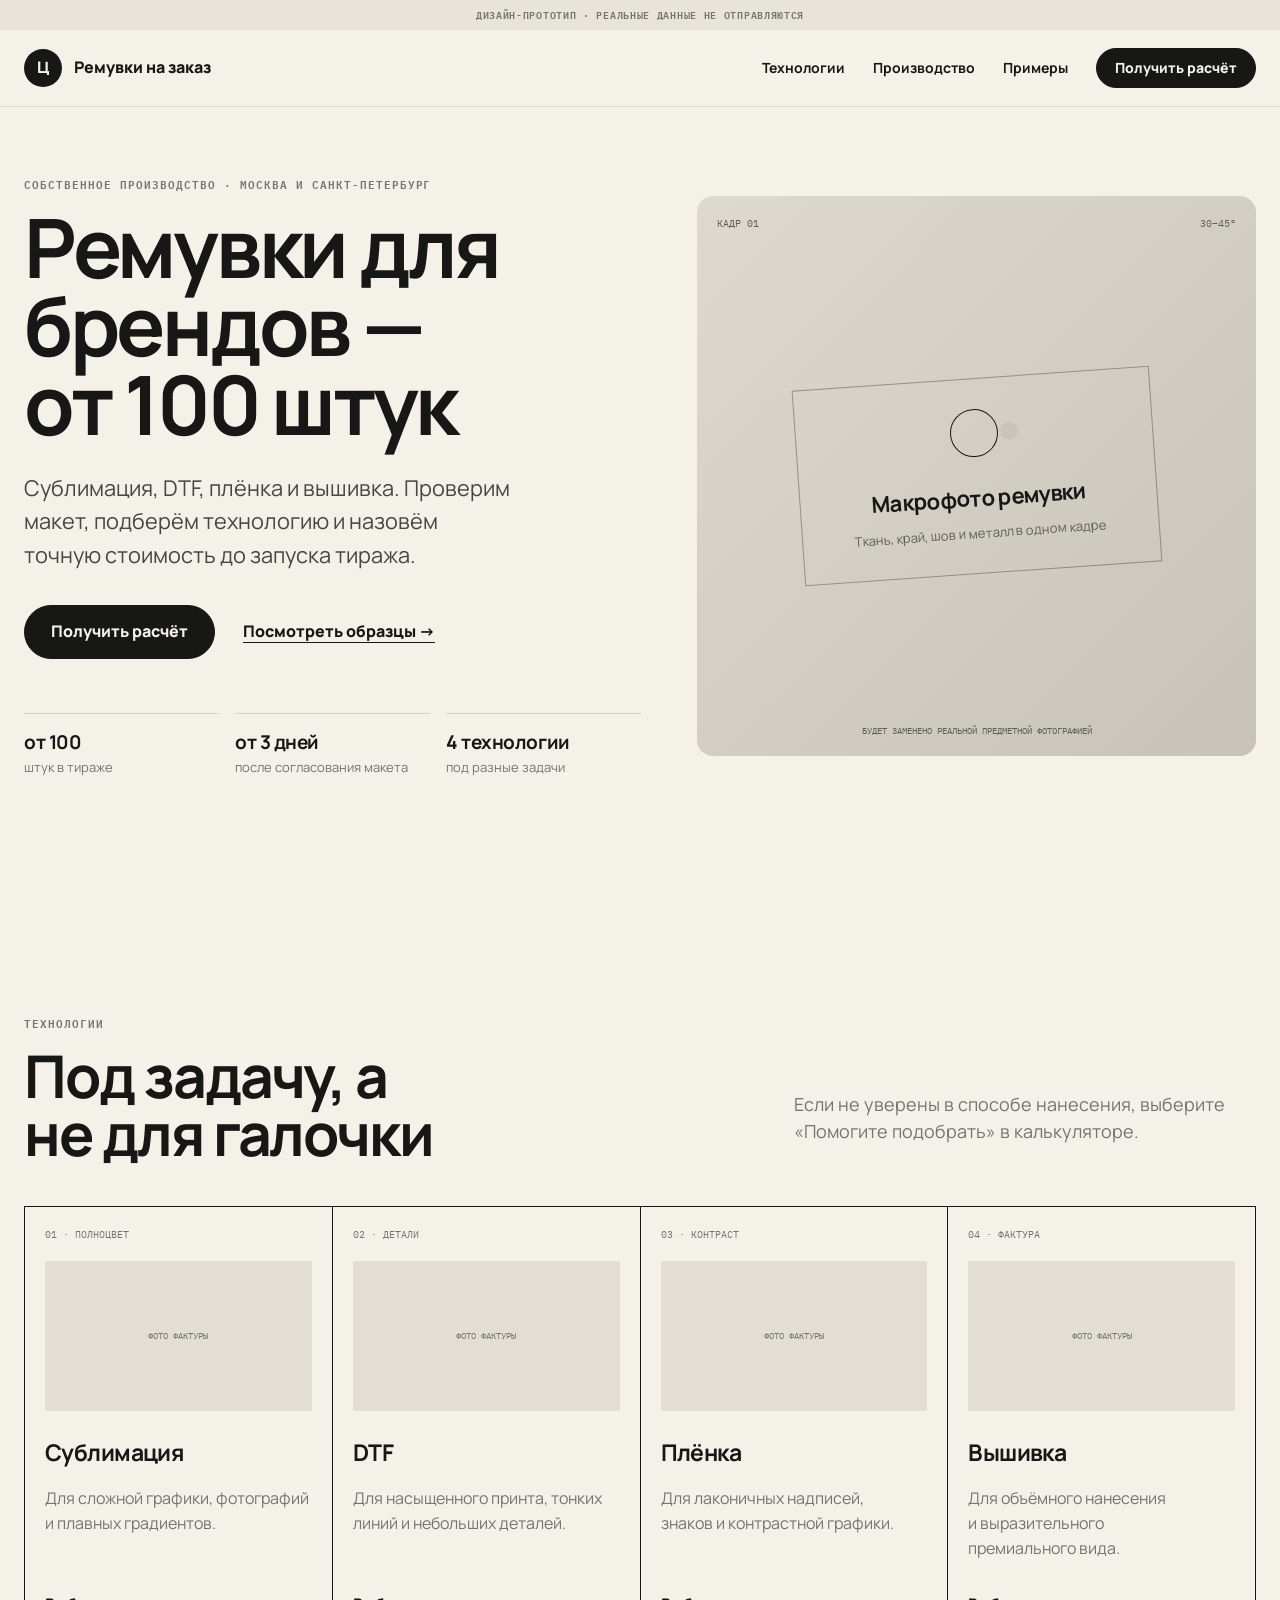
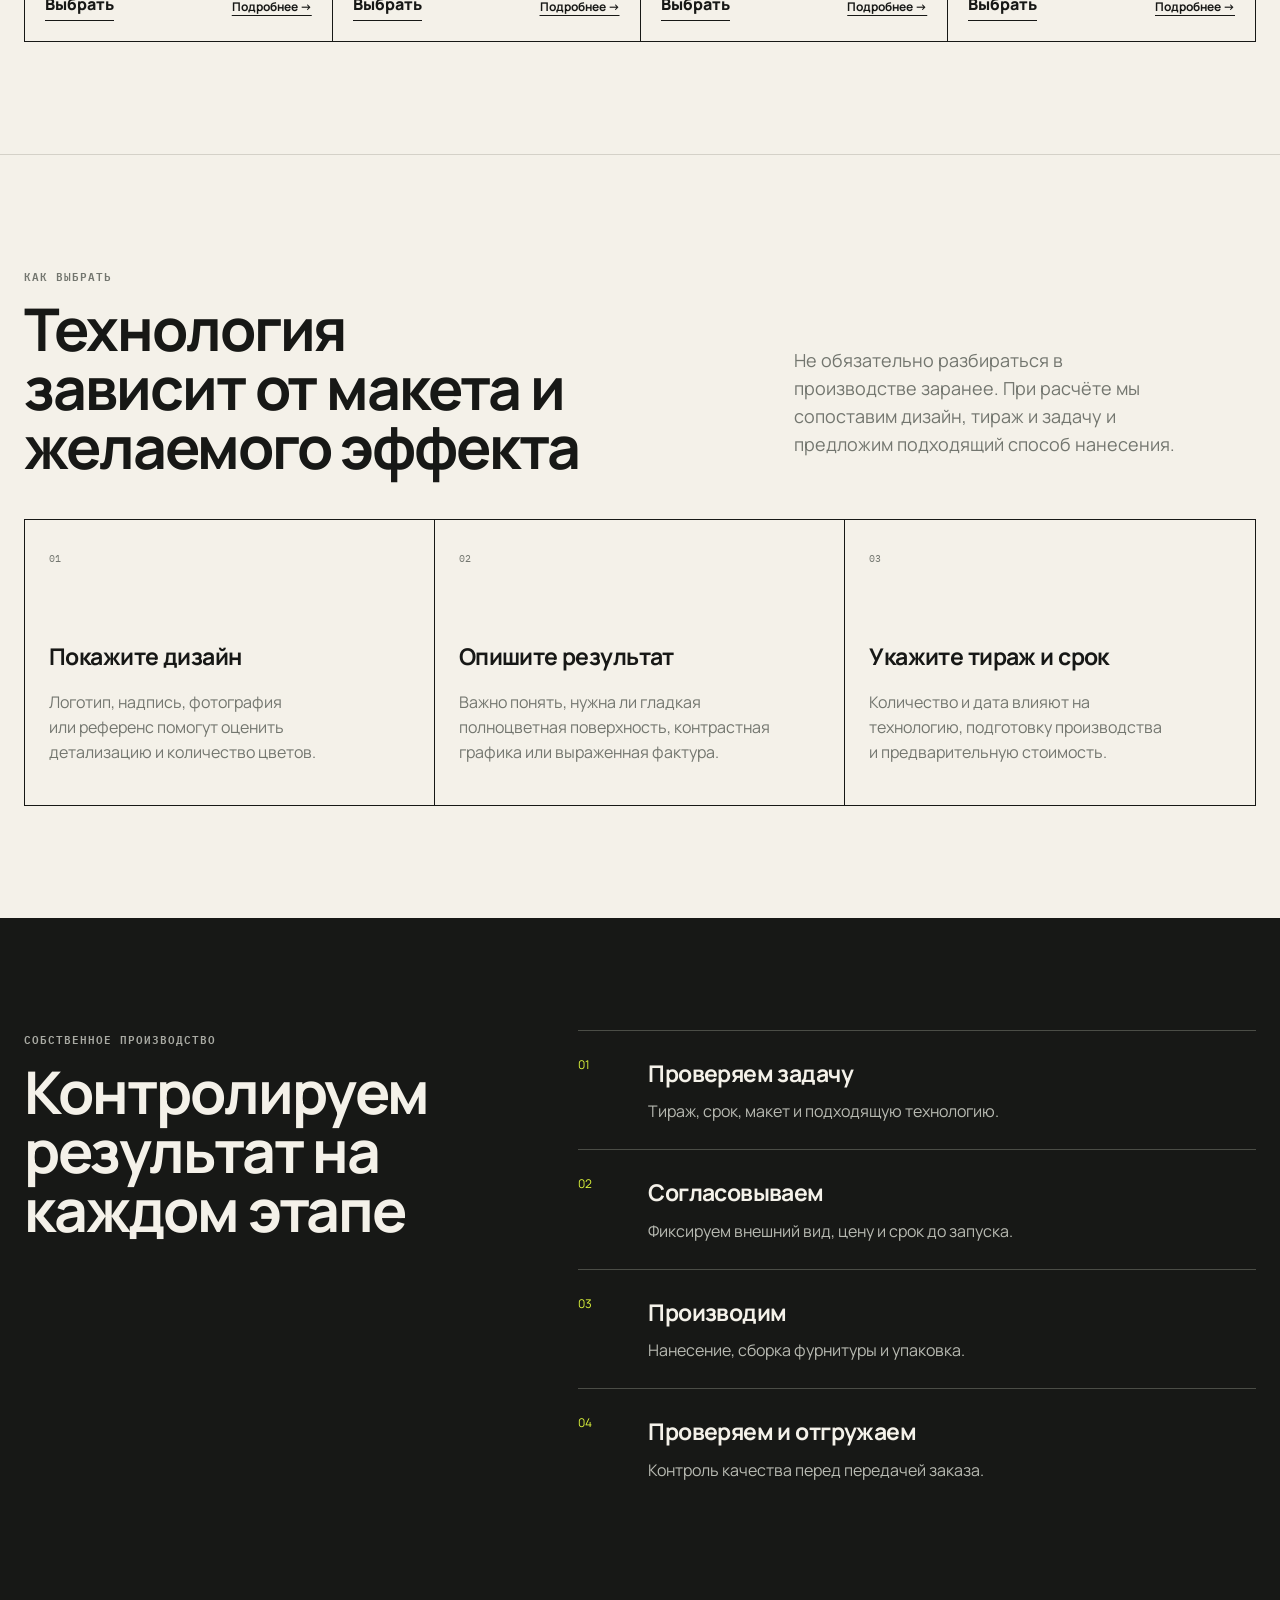
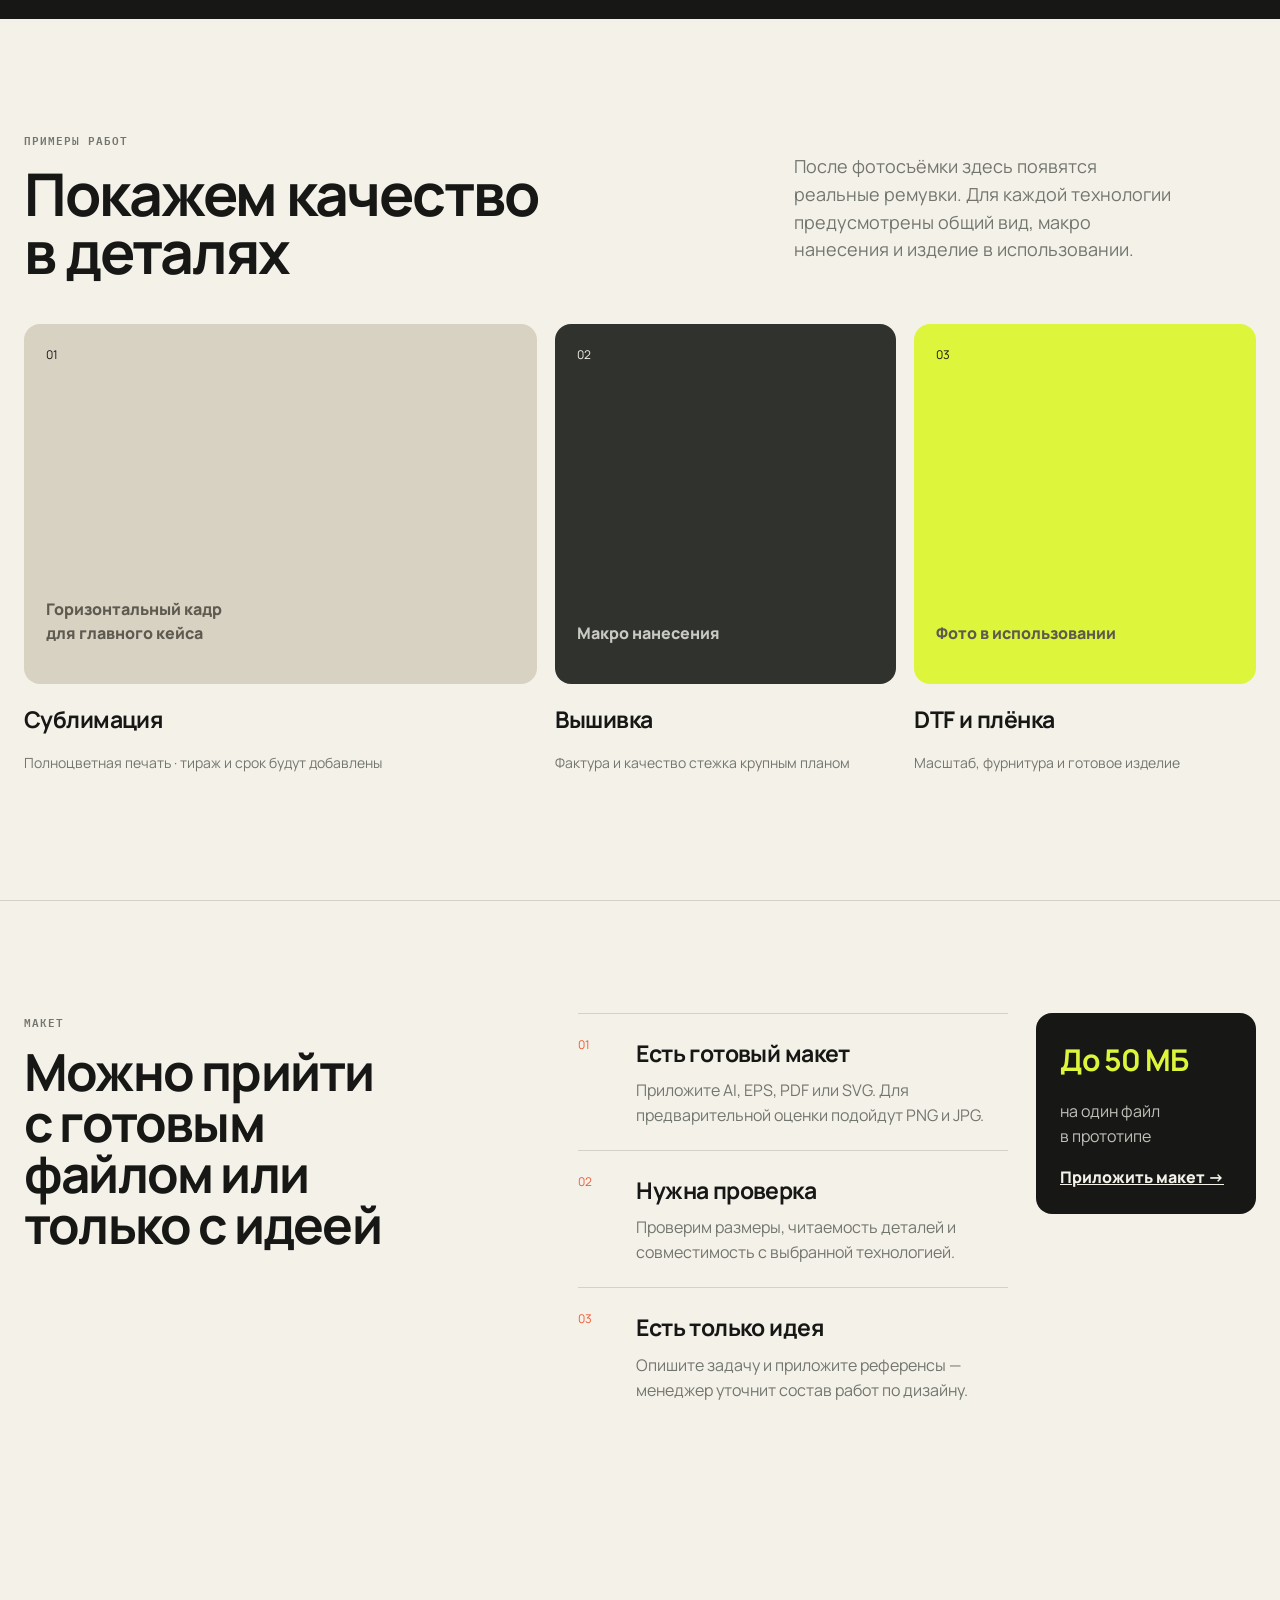
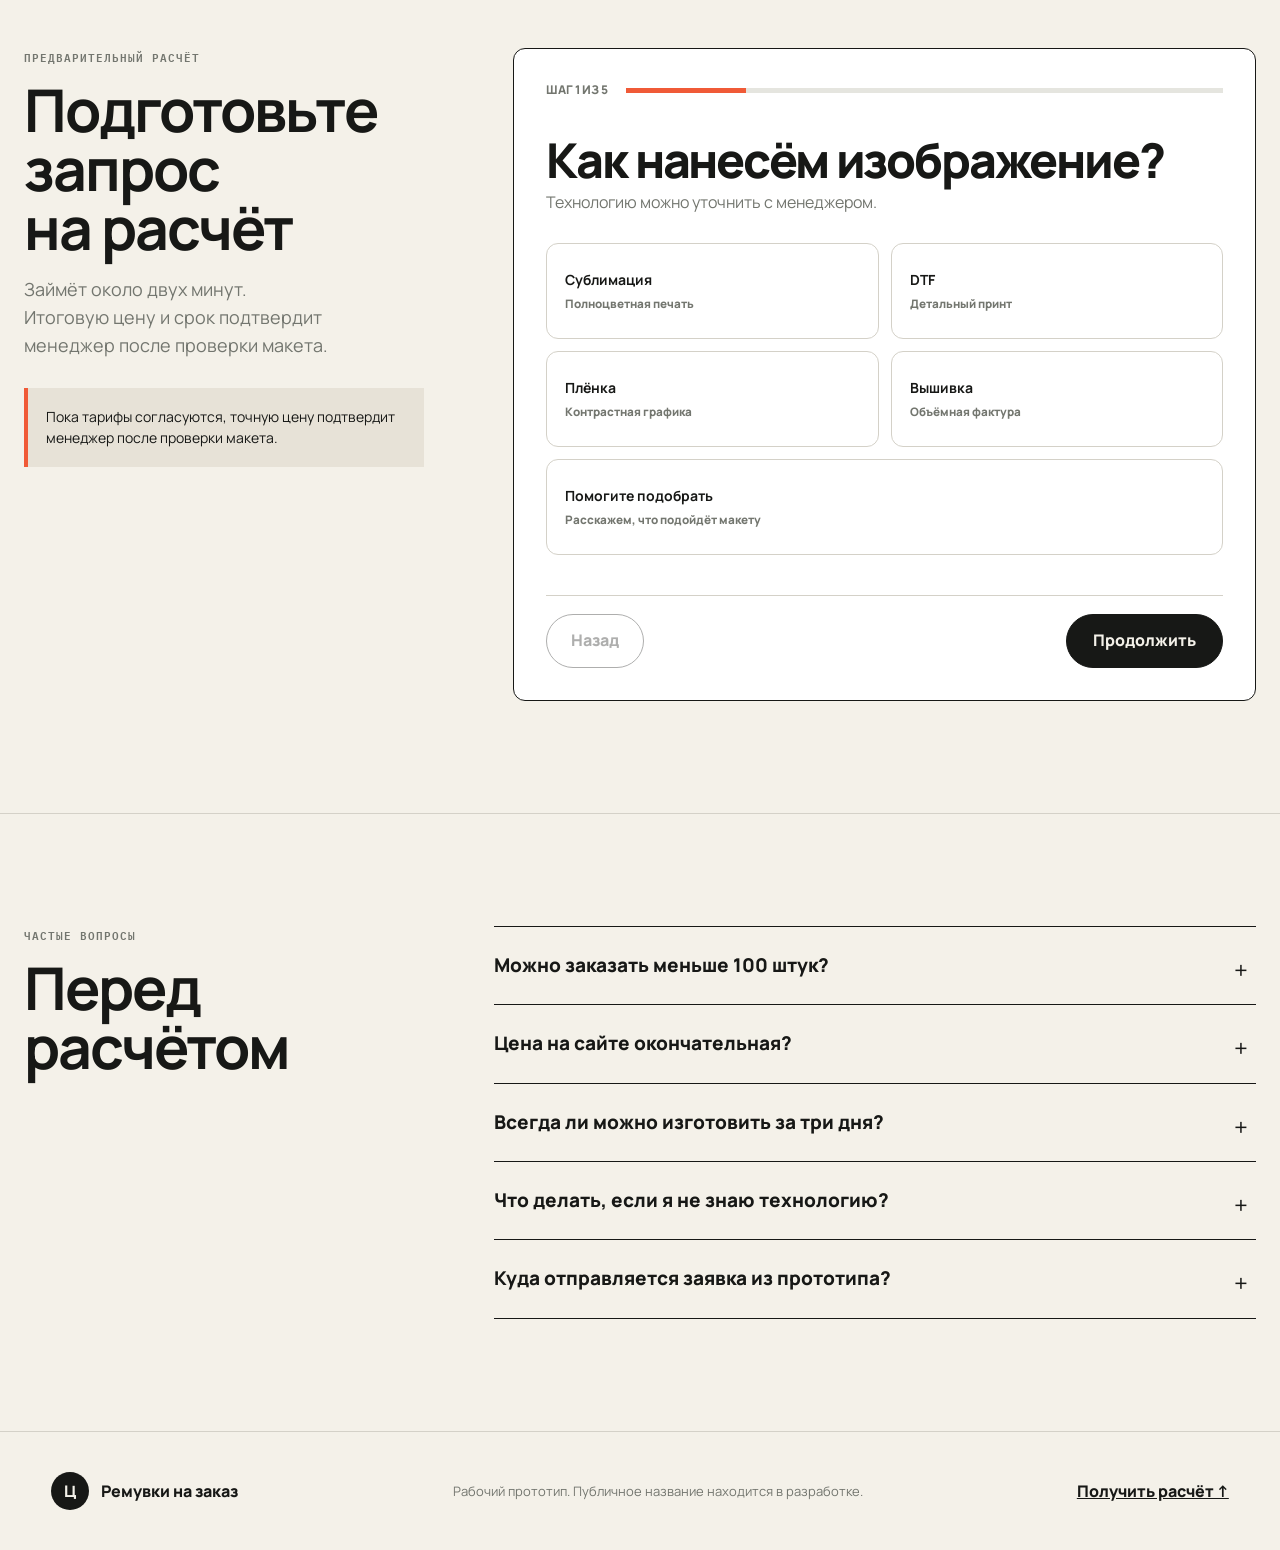
==== commit 1cb19c36: "Add SEO content architecture and technology pages" ====
--- a/index.html
+++ b/index.html
@@ -55,10 +55,22 @@
           <p>Если не уверены в способе нанесения, выберите «Помогите подобрать» в калькуляторе.</p>
         </div>
         <div class="technology-grid">
-          <article class="technology-card"><span>01 · Полноцвет</span><div class="technology-photo">Фото фактуры</div><h3>Сублимация</h3><p>Для сложной графики, фотографий и плавных градиентов.</p><button data-technology="sublimation">Выбрать технологию</button></article>
-          <article class="technology-card"><span>02 · Детали</span><div class="technology-photo">Фото фактуры</div><h3>DTF</h3><p>Для насыщенного принта, тонких линий и небольших деталей.</p><button data-technology="dtf">Выбрать технологию</button></article>
-          <article class="technology-card"><span>03 · Контраст</span><div class="technology-photo">Фото фактуры</div><h3>Плёнка</h3><p>Для лаконичных надписей, знаков и контрастной графики.</p><button data-technology="film">Выбрать технологию</button></article>
-          <article class="technology-card"><span>04 · Фактура</span><div class="technology-photo">Фото фактуры</div><h3>Вышивка</h3><p>Для объёмного нанесения и выразительного премиального вида.</p><button data-technology="embroidery">Выбрать технологию</button></article>
+          <article class="technology-card"><span>01 · Полноцвет</span><div class="technology-photo">Фото фактуры</div><h3>Сублимация</h3><p>Для сложной графики, фотографий и плавных градиентов.</p><div class="technology-actions"><button data-technology="sublimation">Выбрать</button><a href="technologies/sublimation/">Подробнее →</a></div></article>
+          <article class="technology-card"><span>02 · Детали</span><div class="technology-photo">Фото фактуры</div><h3>DTF</h3><p>Для насыщенного принта, тонких линий и небольших деталей.</p><div class="technology-actions"><button data-technology="dtf">Выбрать</button><a href="technologies/dtf/">Подробнее →</a></div></article>
+          <article class="technology-card"><span>03 · Контраст</span><div class="technology-photo">Фото фактуры</div><h3>Плёнка</h3><p>Для лаконичных надписей, знаков и контрастной графики.</p><div class="technology-actions"><button data-technology="film">Выбрать</button><a href="technologies/film/">Подробнее →</a></div></article>
+          <article class="technology-card"><span>04 · Фактура</span><div class="technology-photo">Фото фактуры</div><h3>Вышивка</h3><p>Для объёмного нанесения и выразительного премиального вида.</p><div class="technology-actions"><button data-technology="embroidery">Выбрать</button><a href="technologies/embroidery/">Подробнее →</a></div></article>
+        </div>
+      </section>
+
+      <section class="selection-guide section" id="selection-guide">
+        <div class="section-heading">
+          <div><p class="eyebrow">Как выбрать</p><h2>Технология зависит от макета и желаемого эффекта</h2></div>
+          <p>Не обязательно разбираться в производстве заранее. При расчёте мы сопоставим дизайн, тираж и задачу и предложим подходящий способ нанесения.</p>
+        </div>
+        <div class="guide-grid">
+          <article><span>01</span><h3>Покажите дизайн</h3><p>Логотип, надпись, фотография или референс помогут оценить детализацию и количество цветов.</p></article>
+          <article><span>02</span><h3>Опишите результат</h3><p>Важно понять, нужна ли гладкая полноцветная поверхность, контрастная графика или выраженная фактура.</p></article>
+          <article><span>03</span><h3>Укажите тираж и срок</h3><p>Количество и дата влияют на технологию, подготовку производства и предварительную стоимость.</p></article>
         </div>
       </section>
 
--- a/styles.css
+++ b/styles.css
@@ -46,6 +46,15 @@
 .technology-card p { min-height:90px; color:var(--muted); }
 .technology-card button { align-self:flex-start; padding:0 0 3px; border:0; border-bottom:1px solid; background:none; font-weight:800; cursor:pointer; }
 .technology-card:hover { position:relative; z-index:1; box-shadow:0 12px 28px rgba(23,24,22,.1); transform:translateY(-3px); }
+.technology-actions { display:flex; justify-content:space-between; align-items:center; gap:12px; }
+.technology-actions a { font-size:12px; font-weight:700; text-underline-offset:4px; }
+.selection-guide { border-top:1px solid var(--line); }
+.guide-grid { display:grid; grid-template-columns:repeat(3,1fr); border-top:1px solid var(--ink); }
+.guide-grid article { min-height:250px; padding:24px; border-right:1px solid var(--ink); border-bottom:1px solid var(--ink); }
+.guide-grid article:first-child { border-left:1px solid var(--ink); }
+.guide-grid span { font-family:"IBM Plex Mono",monospace; color:var(--muted); font-size:10px; }
+.guide-grid h3 { margin-top:70px; }
+.guide-grid p { color:var(--muted); }
 .production { display:grid; grid-template-columns:.8fr 1.2fr; gap:8vw; color:var(--paper); background:var(--ink); }
 .production .eyebrow { color:#a9aaa3; }
 .process { padding:0; margin:0; list-style:none; }
@@ -131,10 +140,20 @@
 footer { display:flex; align-items:center; justify-content:space-between; gap:24px; max-width:1440px; margin:auto; padding:36px 4vw; border-top:1px solid var(--line); }
 footer p { color:var(--muted); font-size:13px; }
 footer>a { font-weight:800; }
+.technology-page { min-height:80vh; }
+.technology-hero { display:grid; grid-template-columns:1fr .8fr; align-items:center; gap:7vw; }
+.technology-hero h1 { max-width:760px; }
+.technology-page-photo { display:grid; min-height:520px; place-items:center; padding:30px; border-radius:var(--radius); color:var(--muted); background:linear-gradient(135deg,#ded9ce,#c7c3b9); font-family:"IBM Plex Mono",monospace; font-size:10px; text-align:center; text-transform:uppercase; }
+.technology-info { display:grid; grid-template-columns:1fr 1fr; gap:1px; padding-top:0; }
+.technology-info article { padding:38px; border:1px solid var(--ink); }
+.technology-info article+article { border-left:0; }
+.technology-info span { color:var(--muted); font-family:"IBM Plex Mono",monospace; font-size:10px; text-transform:uppercase; }
+.technology-info h2 { margin-top:44px; font-size:clamp(32px,4vw,52px); }
+.technology-info p { max-width:600px; color:var(--muted); font-size:17px; }
 @media (max-width:900px) {
   nav>a:not(.button) { display:none; }
   .section { padding:72px 20px; }
-  .hero,.calculator-section,.production,.artwork,.faq { grid-template-columns:1fr; }
+  .hero,.calculator-section,.production,.artwork,.faq,.technology-hero { grid-template-columns:1fr; }
   .hero { padding-top:38px; }
   .hero-visual { min-height:400px; }
   .technology-grid { grid-template-columns:1fr 1fr; }
@@ -153,6 +172,9 @@
   .hero-visual { min-height:310px; }
   .section-heading { grid-template-columns:1fr; }
   .technology-grid { grid-template-columns:1fr; }
+  .guide-grid { grid-template-columns:1fr; }
+  .guide-grid article { min-height:auto; border-left:1px solid var(--ink); }
+  .guide-grid h3 { margin-top:34px; }
   .case-grid,.artwork-content { grid-template-columns:1fr; }
   .case-large { grid-column:auto; }
   .photo-placeholder { min-height:280px; }
@@ -165,5 +187,8 @@
   .choice-grid label>span { min-height:74px; }
   .form-actions { position:sticky; bottom:0; margin:0 -16px -22px; padding:14px 16px; background:white; }
   footer { align-items:flex-start; flex-direction:column; }
+  .technology-info { grid-template-columns:1fr; }
+  .technology-info article+article { border-top:0; border-left:1px solid var(--ink); }
+  .technology-page-photo { min-height:340px; }
 }
 @media (prefers-reduced-motion:reduce) { html { scroll-behavior:auto; } *,*:before,*:after { transition-duration:.01ms!important; animation-duration:.01ms!important; animation-iteration-count:1!important; } }
